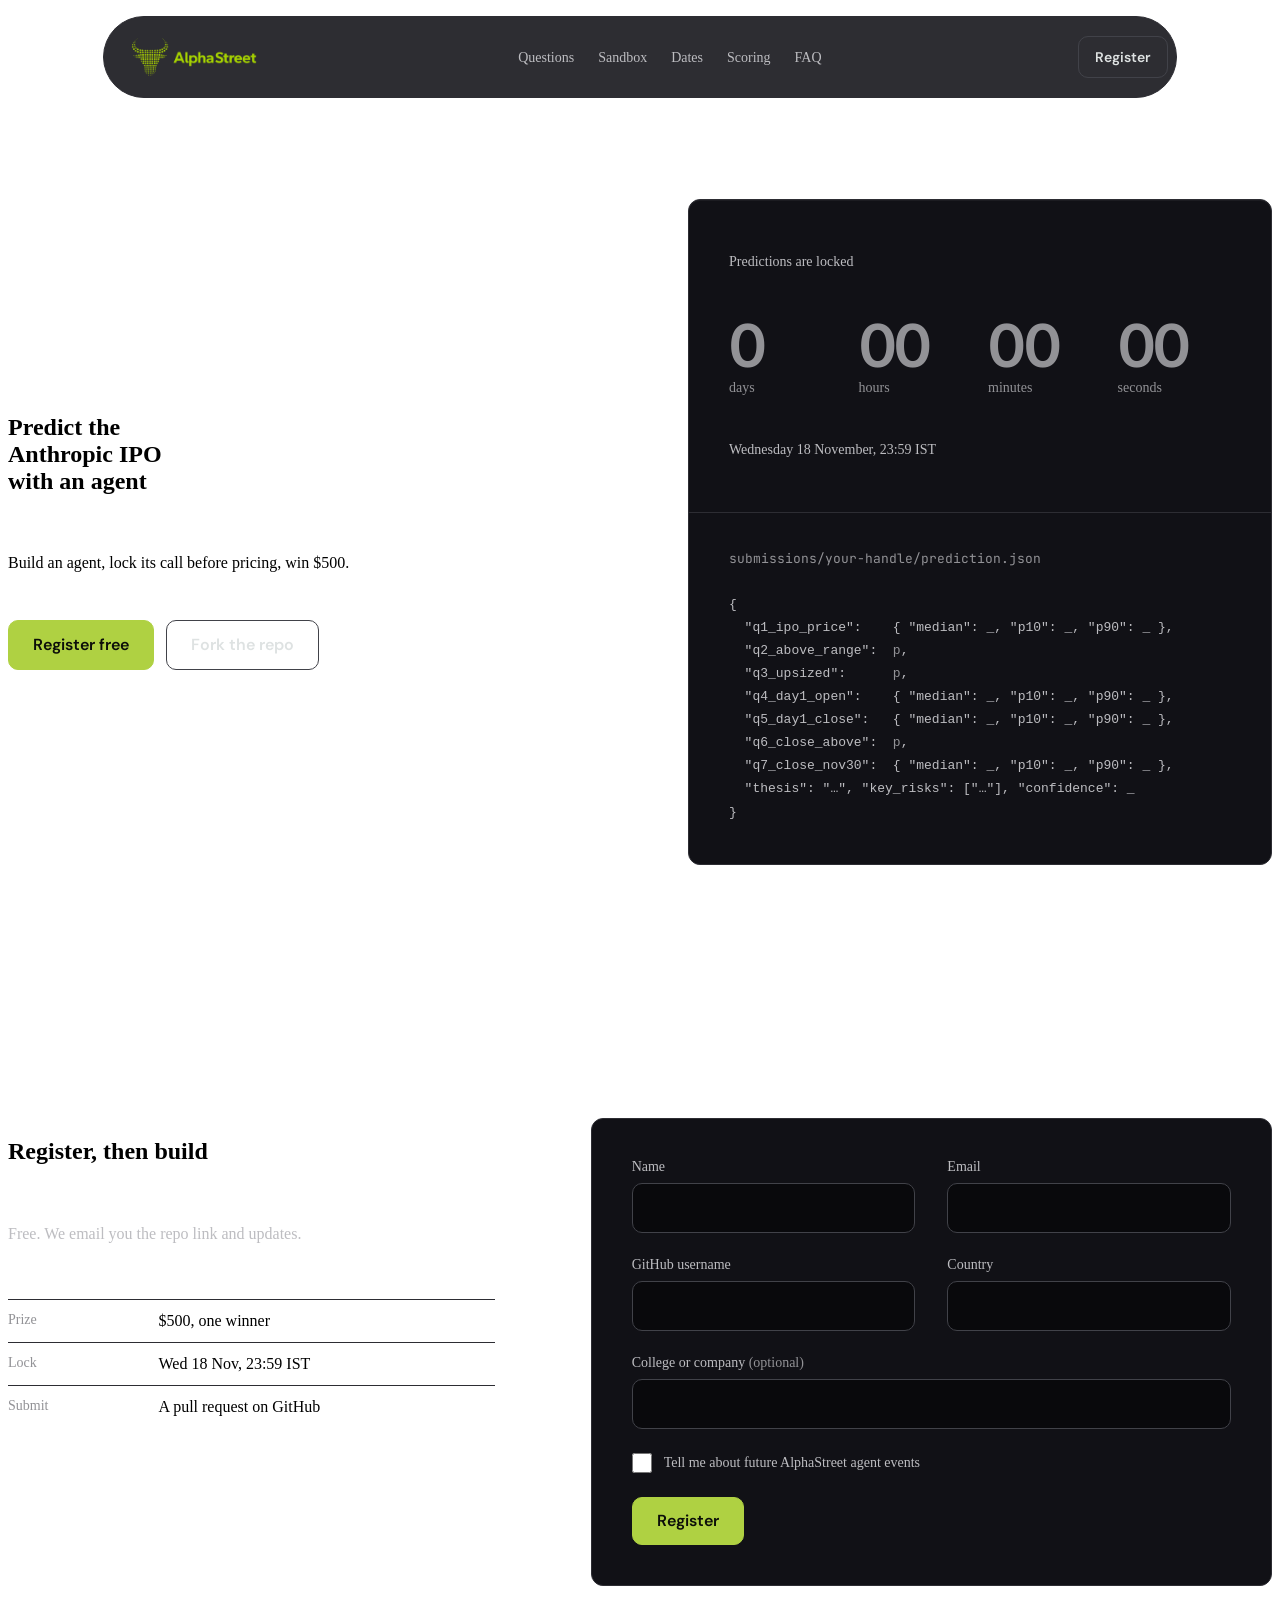
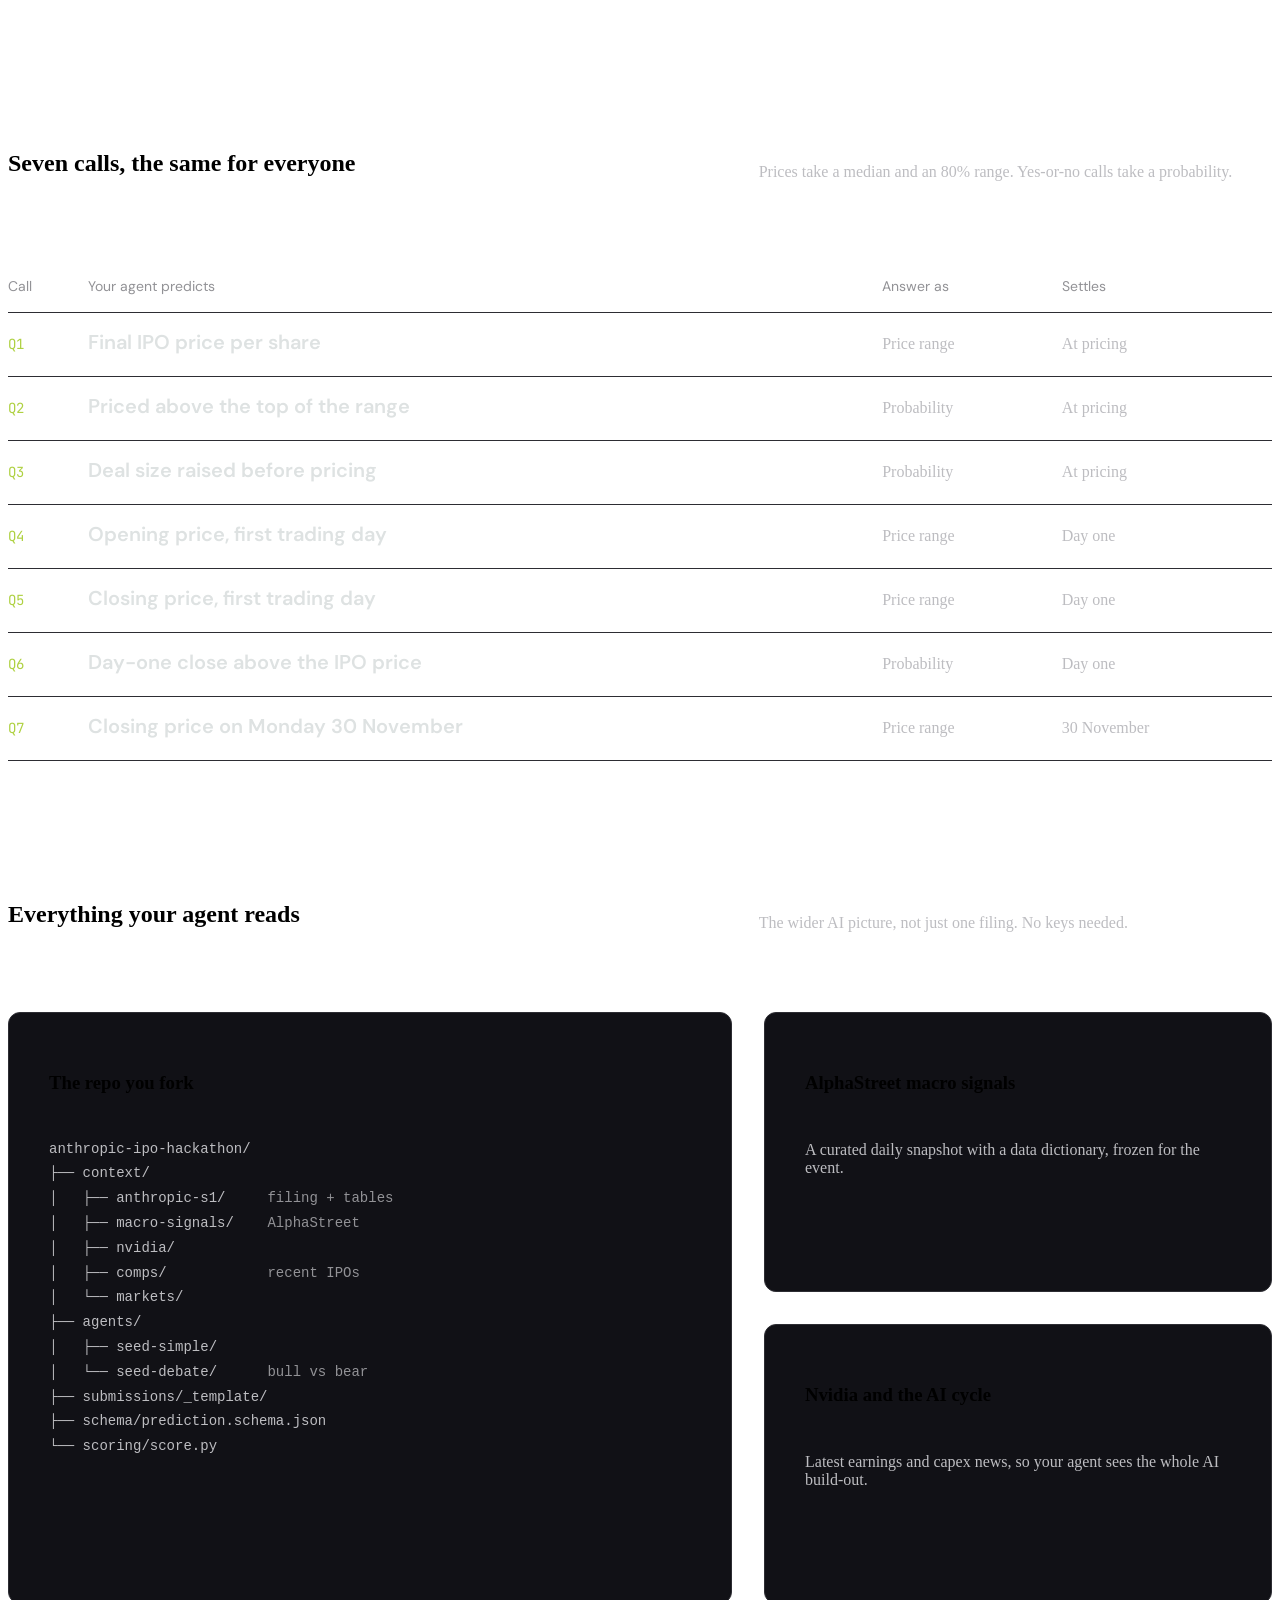
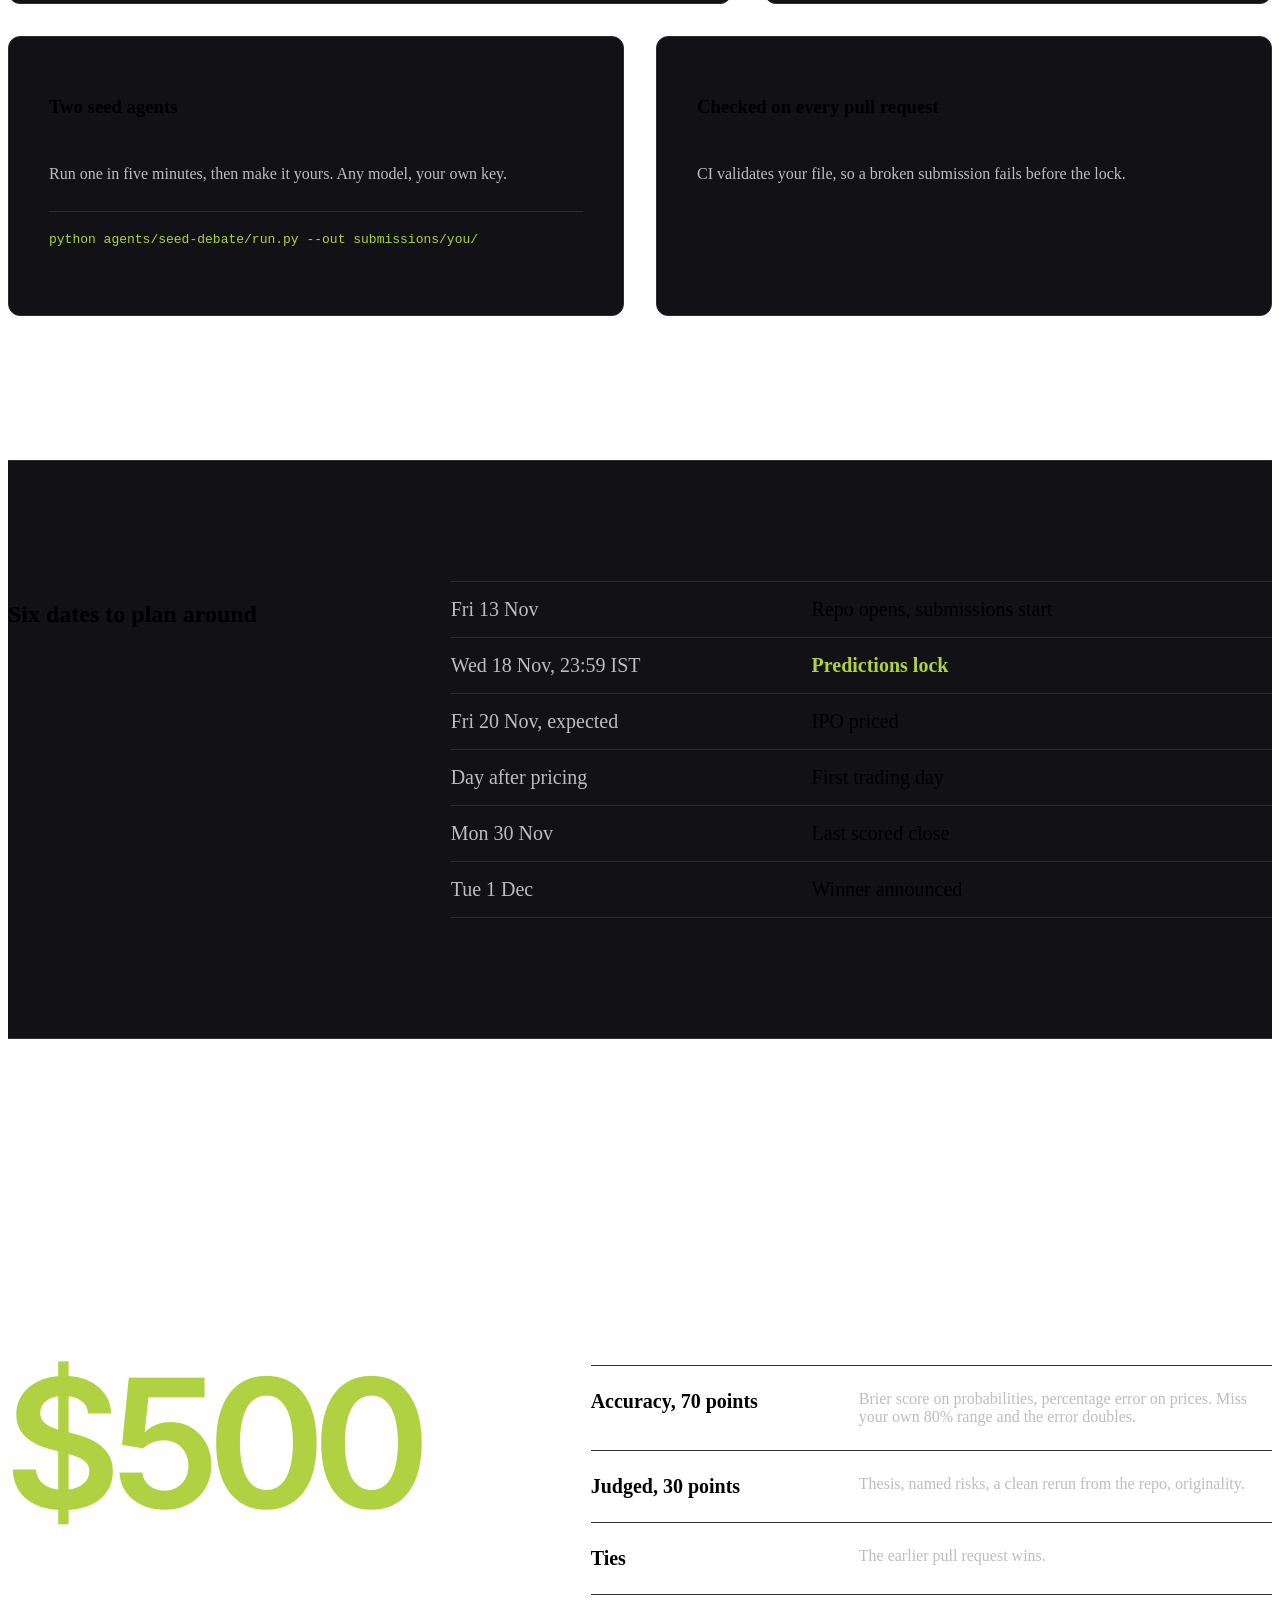
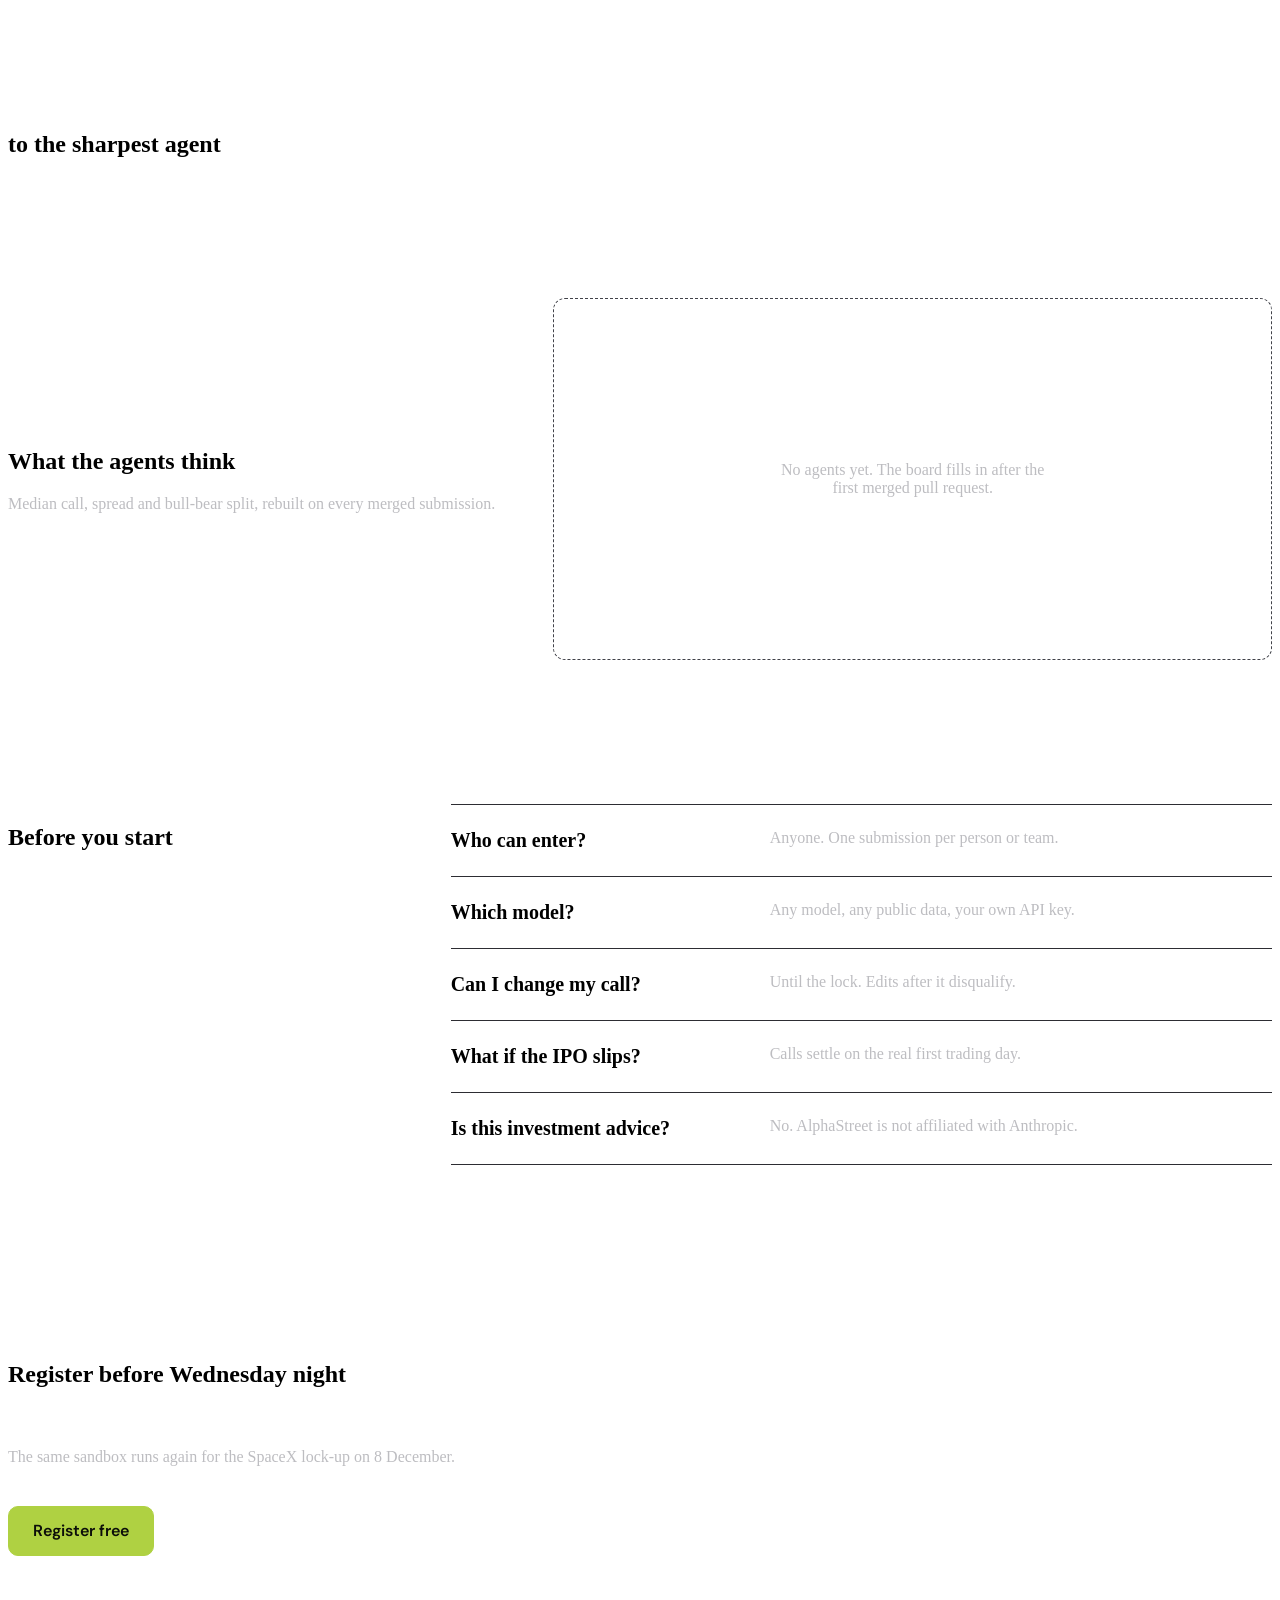
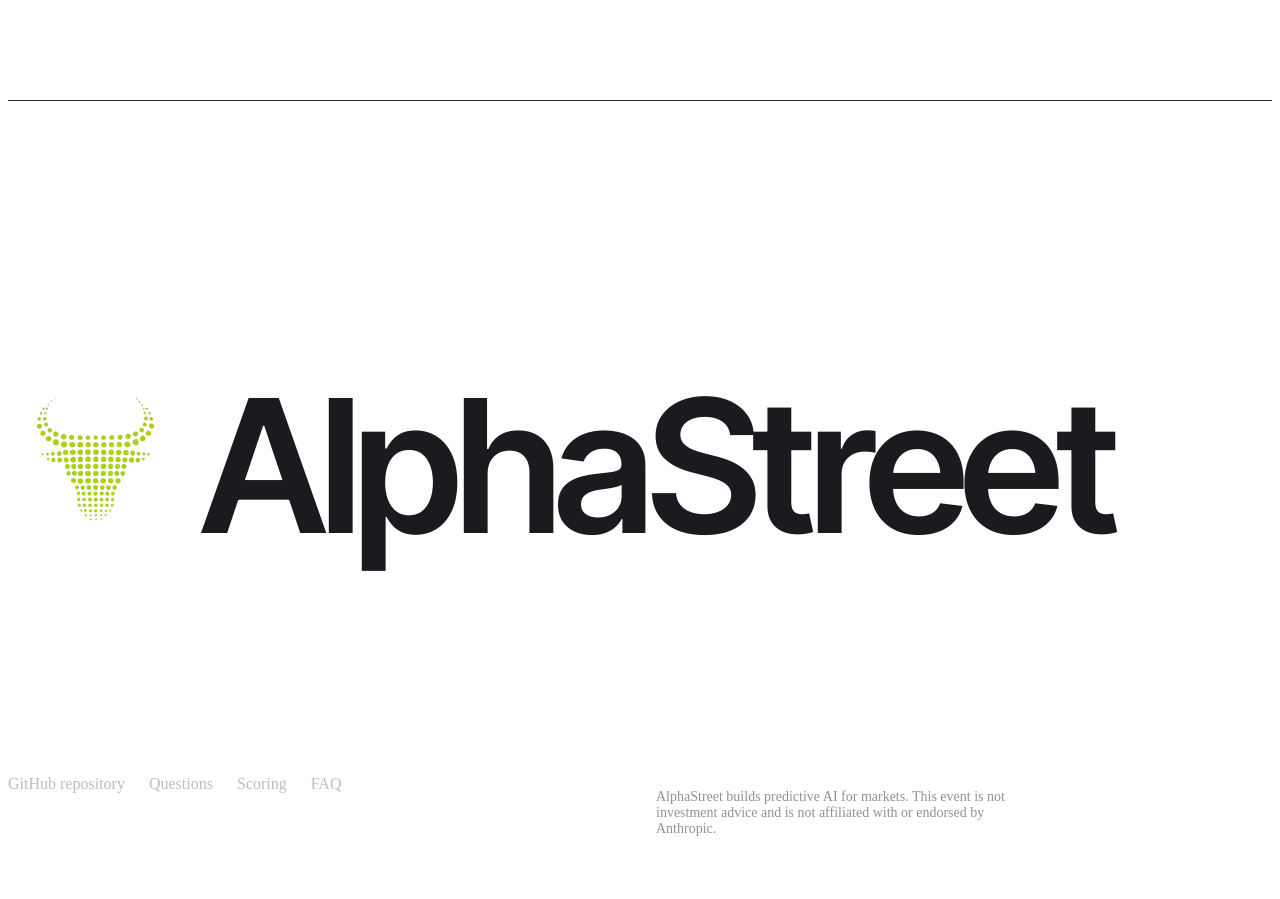
==== site/index.html @ b81f9af8 "Hackathon repo: schema, validator, scoring, seed agents, site Submission schema and template, valida" ====
<!doctype html>
<html lang="en">
<head>
<meta charset="utf-8">
<meta name="viewport" content="width=device-width, initial-scale=1">
<title>Anthropic IPO Agent Hackathon by AlphaStreet</title>
<meta name="description" content="Build an agent that predicts the Anthropic IPO. Predictions lock Wednesday 18 November, 23:59 IST. $500 to the most accurate agent.">
<meta name="theme-color" content="#0e0e12">
<link rel="icon" href="favicon.png">
<link rel="preconnect" href="https://fonts.googleapis.com">
<link rel="preconnect" href="https://fonts.gstatic.com" crossorigin>
<link rel="stylesheet" href="https://fonts.googleapis.com/css2?family=DM+Sans:opsz,wght@9..40,400;9..40,600&family=Inter+Tight:wght@600&family=JetBrains+Mono:wght@400&display=swap">
<link rel="stylesheet" href="style.css">
<script>document.documentElement.classList.add('js');</script>
</head>
<body>
<a class="skip" href="#main">Skip to content</a>

<header class="nav-wrap">
  <nav class="nav" aria-label="Main">
    <a class="logo" href="#top" aria-label="AlphaStreet, back to top"><img src="logo.png" width="640" height="268" alt=""></a>
    <ul class="nav__links">
      <li><a href="#questions">Questions</a></li>
      <li><a href="#sandbox">Sandbox</a></li>
      <li><a href="#dates">Dates</a></li>
      <li><a href="#scoring">Scoring</a></li>
      <li><a href="#faq">FAQ</a></li>
    </ul>
    <a class="btn btn--quiet btn--sm" href="#register">Register</a>
  </nav>
</header>

<main id="main">
  <section class="hero" id="top">
    <div class="container hero__grid">
      <div class="hero__text">
        <h1>Predict the Anthropic IPO with an agent</h1>
        <p class="lead">Build an agent, lock its call before pricing, win $500.</p>
        <div class="actions">
          <a class="btn" href="#register">Register free</a>
          <a class="btn btn--quiet" href="#sandbox" data-repo>Fork the repo</a>
        </div>
      </div>

      <div class="lockcard" aria-labelledby="lock-label">
        <div class="lockcard__top">
          <p id="lock-label" class="lockcard__label">Predictions lock in</p>
          <p class="countdown num" role="timer" data-countdown="2026-11-18T18:29:00Z">
            <span><b data-unit="d">00</b><small>days</small></span>
            <span><b data-unit="h">00</b><small>hours</small></span>
            <span><b data-unit="m">00</b><small>minutes</small></span>
            <span><b data-unit="s">00</b><small>seconds</small></span>
          </p>
          <p class="lockcard__when"><time datetime="2026-11-18T23:59+05:30">Wednesday 18 November, 23:59 IST</time></p>
        </div>
        <div class="lockcard__file">
          <p class="file-name">submissions/your-handle/prediction.json</p>
<pre class="code"><code>{
  "q1_ipo_price":    { "median": _, "p10": _, "p90": _ },
  "q2_above_range":  <i>p</i>,
  "q3_upsized":      <i>p</i>,
  "q4_day1_open":    { "median": _, "p10": _, "p90": _ },
  "q5_day1_close":   { "median": _, "p10": _, "p90": _ },
  "q6_close_above":  <i>p</i>,
  "q7_close_nov30":  { "median": _, "p10": _, "p90": _ },
  "thesis": "…", "key_risks": ["…"], "confidence": _
}</code></pre>
        </div>
      </div>
    </div>
  </section>

  <section class="section section--tight" id="register" aria-labelledby="r-head">
    <div class="container register">
      <div class="register__head">
        <h2 id="r-head">Register, then build</h2>
        <p class="lead">Free. We email you the repo link and updates.</p>
        <dl class="register__facts">
          <div><dt>Prize</dt><dd>$500, one winner</dd></div>
          <div><dt>Lock</dt><dd>Wed 18 Nov, 23:59 IST</dd></div>
          <div><dt>Submit</dt><dd>A pull request on GitHub</dd></div>
        </dl>
      </div>
      <form class="regform" data-endpoint="" novalidate>
        <div class="field"><label for="r-name">Name</label><input id="r-name" name="name" autocomplete="name" required maxlength="100"></div>
        <div class="field"><label for="r-email">Email</label><input id="r-email" name="email" type="email" autocomplete="email" inputmode="email" required maxlength="200"></div>
        <div class="field"><label for="r-gh">GitHub username</label><input id="r-gh" name="github" autocomplete="username" autocapitalize="none" spellcheck="false" required pattern="[A-Za-z0-9](?:[A-Za-z0-9\-]{0,38})" maxlength="39"></div>
        <div class="field"><label for="r-country">Country</label><input id="r-country" name="country" autocomplete="country-name" required maxlength="60"></div>
        <div class="field field--wide"><label for="r-org">College or company <span class="opt">(optional)</span></label><input id="r-org" name="org" autocomplete="organization" maxlength="120"></div>
        <div class="field field--wide hp" aria-hidden="true"><label for="r-web">Website</label><input id="r-web" name="website" tabindex="-1" autocomplete="off"></div>
        <label class="check field--wide"><input type="checkbox" name="updates" value="yes"> Tell me about future AlphaStreet agent events</label>
        <div class="field--wide regform__foot">
          <button class="btn" type="submit">Register</button>
          <p class="regform__help" id="r-help" aria-live="polite"></p>
        </div>
      </form>
    </div>
  </section>

  <section class="section" id="questions" aria-labelledby="q-head">
    <div class="container">
      <div class="head-split">
        <h2 id="q-head">Seven calls, the same for everyone</h2>
        <p class="lead">Prices take a median and an 80% range. Yes-or-no calls take a probability.</p>
      </div>
      <table class="qtable">
        <thead><tr><th scope="col">Call</th><th scope="col">Your agent predicts</th><th scope="col">Answer as</th><th scope="col">Settles</th></tr></thead>
        <tbody>
          <tr><td class="num">Q1</td><th scope="row">Final IPO price per share</th><td>Price range</td><td>At pricing</td></tr>
          <tr><td class="num">Q2</td><th scope="row">Priced above the top of the range</th><td>Probability</td><td>At pricing</td></tr>
          <tr><td class="num">Q3</td><th scope="row">Deal size raised before pricing</th><td>Probability</td><td>At pricing</td></tr>
          <tr><td class="num">Q4</td><th scope="row">Opening price, first trading day</th><td>Price range</td><td>Day one</td></tr>
          <tr><td class="num">Q5</td><th scope="row">Closing price, first trading day</th><td>Price range</td><td>Day one</td></tr>
          <tr><td class="num">Q6</td><th scope="row">Day-one close above the IPO price</th><td>Probability</td><td>Day one</td></tr>
          <tr><td class="num">Q7</td><th scope="row">Closing price on Monday 30 November</th><td>Price range</td><td>30 November</td></tr>
        </tbody>
      </table>
    </div>
  </section>

  <section class="section section--tight" id="sandbox" aria-labelledby="s-head">
    <div class="container">
      <div class="head-split">
        <h2 id="s-head">Everything your agent reads</h2>
        <p class="lead">The wider AI picture, not just one filing. No keys needed.</p>
      </div>
      <div class="bento">
        <article class="tile tile--lead">
          <h3>The repo you fork</h3>
<pre class="code tree"><code>anthropic-ipo-hackathon/
├── context/
│   ├── anthropic-s1/     <i>filing + tables</i>
│   ├── macro-signals/    <i>AlphaStreet</i>
│   ├── nvidia/
│   ├── comps/            <i>recent IPOs</i>
│   └── markets/
├── agents/
│   ├── seed-simple/
│   └── seed-debate/      <i>bull vs bear</i>
├── submissions/_template/
├── schema/prediction.schema.json
└── scoring/score.py</code></pre>
        </article>
        <article class="tile">
          <h3>AlphaStreet macro signals</h3>
          <p>A curated daily snapshot with a data dictionary, frozen for the event.</p>
        </article>
        <article class="tile">
          <h3>Nvidia and the AI cycle</h3>
          <p>Latest earnings and capex news, so your agent sees the whole AI build-out.</p>
        </article>
        <article class="tile tile--wide">
          <h3>Two seed agents</h3>
          <p>Run one in five minutes, then make it yours. Any model, your own key.</p>
<pre class="code cmd"><code>python agents/seed-debate/run.py --out submissions/you/</code></pre>
        </article>
        <article class="tile tile--wide">
          <h3>Checked on every pull request</h3>
          <p>CI validates your file, so a broken submission fails before the lock.</p>
        </article>
      </div>
    </div>
  </section>

  <section class="section band" id="dates" aria-labelledby="d-head">
    <div class="container dates">
      <h2 id="d-head">Six dates to plan around</h2>
      <ol class="schedule">
        <li data-at="2026-11-13"><time datetime="2026-11-13">Fri 13 Nov</time><span>Repo opens, submissions start</span></li>
        <li data-at="2026-11-18" class="is-key"><time datetime="2026-11-18T23:59+05:30">Wed 18 Nov, 23:59 IST</time><span>Predictions lock</span></li>
        <li data-at="2026-11-20"><time datetime="2026-11-20">Fri 20 Nov, expected</time><span>IPO priced</span></li>
        <li data-at="2026-11-21"><time>Day after pricing</time><span>First trading day</span></li>
        <li data-at="2026-11-30"><time datetime="2026-11-30">Mon 30 Nov</time><span>Last scored close</span></li>
        <li data-at="2026-12-01"><time datetime="2026-12-01">Tue 1 Dec</time><span>Winner announced</span></li>
      </ol>
    </div>
  </section>

  <section class="section" id="scoring" aria-labelledby="p-head">
    <div class="container prize">
      <div class="prize__figure">
        <p class="prize__amount num">$500</p>
        <h2 id="p-head">to the sharpest agent</h2>
      </div>
      <dl class="rows">
        <div><dt>Accuracy, 70 points</dt><dd>Brier score on probabilities, percentage error on prices. Miss your own 80% range and the error doubles.</dd></div>
        <div><dt>Judged, 30 points</dt><dd>Thesis, named risks, a clean rerun from the repo, originality.</dd></div>
        <div><dt>Ties</dt><dd>The earlier pull request wins.</dd></div>
      </dl>
    </div>
  </section>

  <section class="section section--tight" id="consensus" aria-labelledby="c-head">
    <div class="container consensus">
      <div>
        <h2 id="c-head">What the agents think</h2>
        <p class="lead">Median call, spread and bull-bear split, rebuilt on every merged submission.</p>
      </div>
      <div class="board" role="status">
        <p class="board__empty">No agents yet. The board fills in after the first merged pull request.</p>
      </div>
    </div>
  </section>

  <section class="section" id="faq" aria-labelledby="f-head">
    <div class="container faq">
      <h2 id="f-head">Before you start</h2>
      <dl class="rows">
        <div><dt>Who can enter?</dt><dd>Anyone. One submission per person or team.</dd></div>
        <div><dt>Which model?</dt><dd>Any model, any public data, your own API key.</dd></div>
        <div><dt>Can I change my call?</dt><dd>Until the lock. Edits after it disqualify.</dd></div>
        <div><dt>What if the IPO slips?</dt><dd>Calls settle on the real first trading day.</dd></div>
        <div><dt>Is this investment advice?</dt><dd>No. AlphaStreet is not affiliated with Anthropic.</dd></div>
      </dl>
    </div>
  </section>

  <section class="close">
    <div class="container close__inner">
      <h2>Register before Wednesday night</h2>
      <p class="lead">The same sandbox runs again for the SpaceX lock-up on 8 December.</p>
      <a class="btn" href="#register">Register free</a>
    </div>
  </section>
</main>

<footer class="footer">
  <div class="container">
    <div class="footer__brand"><img src="bull.png" width="256" height="256" alt="" loading="lazy"><p class="footer__mast">AlphaStreet</p></div>
    <div class="footer__row">
      <ul class="footer__links">
        <li><a href="#sandbox" data-repo>GitHub repository</a></li>
        <li><a href="#questions">Questions</a></li>
        <li><a href="#scoring">Scoring</a></li>
        <li><a href="#faq">FAQ</a></li>
      </ul>
      <p class="footer__legal">AlphaStreet builds predictive AI for markets. This event is not investment advice and is not affiliated with or endorsed by Anthropic.</p>
    </div>
  </div>
</footer>

<script>
// Set at launch. Empty keeps every repo link on this page's sandbox section.
const REPO = '';
if (REPO) document.querySelectorAll('[data-repo]').forEach((a) => { a.href = REPO; a.rel = 'noopener'; });

const cd = document.querySelector('[data-countdown]');
const lockAt = Date.parse(cd.dataset.countdown);
const units = Object.fromEntries([...cd.querySelectorAll('[data-unit]')].map((b) => [b.dataset.unit, b]));
const tick = () => {
  const left = Math.max(0, lockAt - Date.now());
  if (!left) { cd.closest('.lockcard').classList.add('is-locked'); document.getElementById('lock-label').textContent = 'Predictions are locked'; }
  const s = Math.floor(left / 1000);
  units.d.textContent = Math.floor(s / 86400);
  units.h.textContent = String(Math.floor(s / 3600) % 24).padStart(2, '0');
  units.m.textContent = String(Math.floor(s / 60) % 60).padStart(2, '0');
  units.s.textContent = String(s % 60).padStart(2, '0');
  return left;
};
if (tick()) { const t = setInterval(() => { if (!tick()) clearInterval(t); }, 1000); }

// Registration. ENDPOINT is the Apps Script web app URL (see backend/README.md).
const ENDPOINT = '';
const form = document.querySelector('.regform');
form.dataset.endpoint = ENDPOINT;
const help = document.getElementById('r-help');
const btn = form.querySelector('button[type="submit"]');
const say = (msg, bad) => { help.textContent = msg; help.classList.toggle('is-error', !!bad); };
form.addEventListener('submit', async (e) => {
  e.preventDefault();
  const fields = [...form.querySelectorAll('input[required]')];
  fields.forEach((f) => f.toggleAttribute('aria-invalid', !f.checkValidity()));
  const bad = fields.find((f) => !f.checkValidity());
  if (bad) {
    bad.setAttribute('aria-describedby', 'r-help');
    const label = form.querySelector(`label[for="${bad.id}"]`).textContent;
    say(bad.validity.valueMissing ? `${label} is required.` : `${label} doesn't look right. Check it and try again.`, true);
    bad.focus();
    return;
  }
  if (!form.dataset.endpoint) { say('Nothing was sent: registration is not connected yet.', true); return; }
  btn.setAttribute('aria-busy', 'true'); btn.disabled = true; say('Registering…');
  try {
    const res = await fetch(form.dataset.endpoint, { method: 'POST', body: new URLSearchParams(new FormData(form)) });
    const out = await res.json();
    if (!out.ok) throw new Error(out.error || 'failed');
    form.reset();
    say(out.duplicate ? 'You were already registered with that email. See you in the repo.' : 'You are registered. Next step: fork the repo and run a seed agent.');
  } catch {
    say('That did not go through. Try again in a minute.', true);
  } finally { btn.removeAttribute('aria-busy'); btn.disabled = false; }
});

// Mark the next date on the schedule.
const today = new Date().toISOString().slice(0, 10);
const next = [...document.querySelectorAll('.schedule [data-at]')].find((li) => li.dataset.at >= today);
if (next) { next.classList.add('is-next'); next.setAttribute('aria-current', 'date'); }
</script>
</body>
</html>
---- site/style.css ----
/* Hallmark · shape: Bento Grid · genre: modern-minimal · theme: brand · brand: AlphaStreet (design-system/alphastreet/MASTER.md 2026-10-30) · draw: b24e58
 * paper: oklch(14% 0.008 285) · accent: oklch(81% 0.17 122) · display: Inter Tight · body: DM Sans · hero: Counter · nav: floating pill · footer: mast (swapped from index columns: one page, no sitemap) · signature: the lock countdown above the prediction.json every agent fills
 * axes: dark/grotesk-sans/chromatic-lime · posture: Restrained · contrast: pass · fold: pass · v2.0.0 */
/* Hallmark · pre-emit critique: P4 H4 E4 S4 R4 V4 · weakest: P, a contest page argues little; the hero leads with the hard deadline and the exact file, not a pitch */
/* Hallmark · dismissed 58 · about 100 of the counted words are the prediction.json keys and repo tree, the material itself, not copy */
/* Hallmark · dismissed 41 · lockcard and band are one step lighter than a dark page and inherit the light ink, contrast 12:1 */
@import url("./tokens.css");
@import url("./base.css");

/* Controls */
.btn { display: inline-flex; align-items: center; gap: var(--space-xs); min-height: 48px; padding: 0 var(--space-lg); border: 1px solid var(--color-accent); border-radius: var(--radius-input); background: var(--color-accent); color: var(--color-accent-ink); font: 600 var(--text-md)/1 var(--font-body); white-space: nowrap; text-decoration: none; cursor: pointer; transition: background-color var(--dur-micro) var(--ease-out), border-color var(--dur-micro) var(--ease-out), transform var(--dur-micro) var(--ease-out); }
.btn:hover { background: var(--color-accent-hover); border-color: var(--color-accent-hover); }
.btn:active { transform: translateY(1px); }
.btn:focus-visible { outline: 2px solid var(--color-focus); outline-offset: 2px; }
.btn[aria-disabled="true"] { opacity: 0.55; cursor: not-allowed; transform: none; }
.btn--quiet { background: transparent; color: var(--color-ink); border-color: var(--color-rule-strong); }
.btn--quiet:hover { background: var(--color-paper-2); border-color: var(--color-muted); }
.btn--sm { min-height: 40px; padding: 0 var(--space-md); font-size: var(--text-sm); }
a:not(.btn):hover { color: var(--color-accent); }
a:not(.btn):focus-visible { outline: 2px solid var(--color-focus); outline-offset: 2px; border-radius: 2px; }

.skip { position: absolute; left: var(--space-md); top: calc(-1 * var(--space-3xl)); z-index: var(--z-toast); padding: var(--space-xs) var(--space-md); background: var(--color-accent); color: var(--color-accent-ink); }
.skip:focus-visible { top: var(--space-md); }

/* Nav: floating pill */
.nav-wrap { position: sticky; top: var(--space-md); z-index: var(--z-sticky-nav); padding-inline: var(--gutter); }
.nav { display: flex; align-items: center; gap: var(--space-lg); max-width: 1040px; min-height: 64px; margin: var(--space-md) auto 0; padding: var(--space-xs) var(--space-xs) var(--space-xs) var(--space-lg); border: 1px solid var(--color-rule); border-radius: var(--radius-pill); background: color-mix(in oklab, var(--color-paper-2) 88%, transparent); backdrop-filter: blur(12px); }
.wordmark { font: 600 var(--text-lg)/1 var(--font-display); letter-spacing: -0.02em; text-decoration: none; color: var(--color-ink); }
.nav__links { display: flex; gap: var(--space-lg); margin: 0 auto; padding: 0; list-style: none; }
.nav__links a { font-size: var(--text-sm); color: var(--color-ink-2); text-decoration: none; transition: color var(--dur-micro) var(--ease-out); }

/* Hero: Counter */
.hero { padding-block: var(--space-2xl) var(--space-3xl); }
.hero__grid { display: grid; grid-template-columns: minmax(0, 6fr) minmax(0, 6fr); gap: var(--space-3xl); align-items: center; min-height: calc(100svh - 160px); }
.hero__text { display: grid; gap: var(--space-lg); }
.hero h1 { max-width: 13ch; }
.actions { display: flex; flex-wrap: wrap; gap: var(--space-sm); margin-top: var(--space-xs); }

.lockcard { border: 1px solid var(--color-rule); border-radius: var(--radius-card); background: var(--color-paper-2); box-shadow: inset 0 1px 0 color-mix(in oklab, var(--color-ink) 5%, transparent); min-height: 520px; display: grid; grid-template-rows: auto 1fr; }
.lockcard__top { padding: var(--space-xl); display: grid; gap: var(--space-md); border-bottom: 1px solid var(--color-rule); }
.lockcard__label, .lockcard__when { font-size: var(--text-sm); color: var(--color-ink-2); }
.countdown { display: grid; grid-template-columns: repeat(4, minmax(0, 1fr)); gap: var(--space-md); }
.countdown span { display: grid; gap: var(--space-2xs); }
.countdown b { font: 600 var(--text-display-s)/1 var(--font-display); letter-spacing: -0.02em; color: var(--color-accent); font-variant-numeric: tabular-nums; }
.countdown small { font-size: var(--text-sm); color: var(--color-muted); }
.lockcard.is-locked .countdown b { color: var(--color-muted); }
.lockcard__file { padding: var(--space-lg) var(--space-xl) var(--space-xl); display: grid; gap: var(--space-sm); align-content: start; min-width: 0; }
.file-name { font: 400 var(--text-xs)/1.4 var(--font-outlier); color: var(--color-muted); }

.code { margin: 0; overflow-x: auto; font: 400 var(--text-xs)/1.7 var(--font-outlier); color: var(--color-ink-2); }
.code i { font-style: normal; color: var(--color-muted); }

/* Sections */
.section { padding-block: var(--section-gap) 0; }
.section--tight { padding-top: var(--section-gap-s); }
.head-split { display: grid; grid-template-columns: minmax(0, 7fr) minmax(0, 5fr); gap: var(--gap-columns); align-items: end; margin-bottom: var(--space-2xl); }
.head-split .lead { color: var(--color-ink-2); }

/* Questions table */
.qtable { width: 100%; border-collapse: collapse; }
.qtable th, .qtable td { padding: var(--space-md) var(--space-md) var(--space-md) 0; border-bottom: 1px solid var(--color-rule); text-align: left; vertical-align: baseline; }
.qtable thead th { font: 400 var(--text-sm)/1.4 var(--font-body); color: var(--color-muted); white-space: nowrap; }
.qtable tbody th { font: 600 var(--text-lg)/1.35 var(--font-body); color: var(--color-ink); }
.qtable tbody td { color: var(--color-ink-2); white-space: nowrap; }
.qtable tbody td.num { font-family: var(--font-outlier); font-size: var(--text-sm); color: var(--color-accent); width: 4rem; }
.qtable tbody tr { height: 64px; }

/* Bento */
.bento { display: grid; grid-template-columns: repeat(12, minmax(0, 1fr)); grid-auto-rows: minmax(280px, auto); gap: var(--gap-columns); }
.tile { grid-column: span 5; display: grid; gap: var(--space-sm); align-content: start; padding: var(--space-xl); border: 1px solid var(--color-rule); border-radius: var(--radius-card); background: var(--color-paper-2); min-width: 0; }
.tile p { color: var(--color-ink-2); }
.tile--lead { grid-column: span 7; grid-row: span 2; gap: var(--space-lg); }
.tile--wide { grid-column: span 6; }
.tree { font-size: var(--text-sm); }
.cmd { margin-top: auto; padding-top: var(--space-md); border-top: 1px solid var(--color-rule); color: var(--color-accent); }

/* Dates band */
.band { margin-top: var(--section-gap); padding-block: var(--section-gap-s); background: var(--color-paper-2); border-block: 1px solid var(--color-rule); }
.dates { display: grid; grid-template-columns: minmax(0, 4fr) minmax(0, 8fr); gap: var(--gap-columns); align-items: start; }
.schedule { margin: 0; padding: 0; list-style: none; }
.schedule li { display: grid; grid-template-columns: minmax(0, 5fr) minmax(0, 7fr); gap: var(--gap-columns); padding-block: var(--space-md); border-bottom: 1px solid var(--color-rule); font-size: var(--text-lg); }
.schedule li:first-child { border-top: 1px solid var(--color-rule); }
.schedule time { color: var(--color-ink-2); font-variant-numeric: tabular-nums; }
.schedule .is-key span { font-weight: 600; color: var(--color-accent); }
.schedule .is-next time { color: var(--color-ink); font-weight: 600; }

/* Prize */
.prize { display: grid; grid-template-columns: minmax(0, 5fr) minmax(0, 7fr); gap: var(--space-3xl); align-items: center; }
.prize__figure { display: grid; gap: var(--space-xs); }
.prize__amount { font: 600 clamp(6rem, 14vw, 12rem)/0.9 var(--font-display); letter-spacing: -0.04em; color: var(--color-accent); }
.rows { margin: 0; }
.rows > div { display: grid; grid-template-columns: minmax(0, 4fr) minmax(0, 7fr); gap: var(--gap-columns); padding-block: var(--space-lg); border-bottom: 1px solid var(--color-rule); }
.rows > div:first-child { border-top: 1px solid var(--color-rule); }
.rows dt { font-weight: 600; font-size: var(--text-lg); }
.rows dd { margin: 0; color: var(--color-ink-2); }

/* Consensus */
.consensus { display: grid; grid-template-columns: minmax(0, 5fr) minmax(0, 7fr); gap: var(--gap-columns); align-items: center; }
.consensus .lead { margin-top: var(--space-md); color: var(--color-ink-2); }
.board { display: grid; place-items: center; min-height: 280px; padding: var(--space-xl); border: 1px dashed var(--color-rule-strong); border-radius: var(--radius-card); text-align: center; }
.board__empty { max-width: 36ch; color: var(--color-ink-2); }

/* FAQ */
.faq { display: grid; grid-template-columns: minmax(0, 4fr) minmax(0, 8fr); gap: var(--gap-columns); align-items: start; }

/* Close + footer */
.close { padding-block: var(--section-gap-l) var(--section-gap); }
.close__inner { display: grid; gap: var(--space-lg); justify-items: start; }
.close .lead { color: var(--color-ink-2); }
.footer { padding-block: var(--space-3xl) var(--space-xl); border-top: 1px solid var(--color-rule); }
.footer__mast { font: 600 clamp(3.5rem, 17vw, 15.25rem)/0.9 var(--font-display); letter-spacing: -0.04em; color: var(--color-paper-3); white-space: nowrap; }
.footer__row { display: grid; grid-template-columns: minmax(0, 6fr) minmax(0, 6fr); gap: var(--gap-columns); margin-top: var(--space-xl); }
.footer__links { display: flex; flex-wrap: wrap; gap: var(--space-lg); margin: 0; padding: 0; list-style: none; }
.footer__links a { text-decoration: none; color: var(--color-ink-2); }
.footer__legal { font-size: var(--text-sm); color: var(--color-muted); max-width: 52ch; }

/* Responsive */
@media (max-width: 60rem) {
  .nav__links { display: none; }
  .nav { justify-content: space-between; }
  .hero__grid, .head-split, .dates, .prize, .consensus, .faq, .footer__row { grid-template-columns: minmax(0, 1fr); gap: var(--space-xl); }
  .hero__grid { min-height: 0; }
  .lockcard { min-height: 0; }
  .bento { grid-template-columns: minmax(0, 1fr); grid-auto-rows: auto; }
  .tile, .tile--lead, .tile--wide { grid-column: auto; grid-row: auto; }
  .qtable thead { display: none; }
  .qtable tr { display: grid; grid-template-columns: 3rem minmax(0, 1fr); gap: var(--space-2xs) var(--space-sm); padding-block: var(--space-md); border-bottom: 1px solid var(--color-rule); height: auto; }
  .qtable th, .qtable td { padding: 0; border: 0; }
  .qtable tbody td:nth-child(3), .qtable tbody td:nth-child(4) { grid-column: 2; font-size: var(--text-sm); white-space: normal; }
  .qtable tbody td.num { grid-row: span 3; }
  .schedule li, .rows > div { grid-template-columns: minmax(0, 1fr); gap: var(--space-2xs); }
}
@media (max-width: 40rem) {
  .lockcard__top, .lockcard__file, .tile { padding: var(--space-lg); }
  .countdown { gap: var(--space-xs); }
  .countdown b { font-size: var(--text-3xl); }
  .code { font-size: 0.75rem; }
}

/* Registration */
.register { display: grid; grid-template-columns: minmax(0, 5fr) minmax(0, 7fr); gap: var(--space-3xl); align-items: start; }
.register__head { display: grid; gap: var(--space-lg); }
.register__head .lead { color: var(--color-ink-2); }
.register__facts { margin: var(--space-md) 0 0; }
.register__facts > div { display: grid; grid-template-columns: minmax(0, 2fr) minmax(0, 5fr); gap: var(--space-md); padding-block: var(--space-sm); border-top: 1px solid var(--color-rule); }
.register__facts dt { color: var(--color-muted); font-size: var(--text-sm); }
.register__facts dd { margin: 0; }
.regform { display: grid; grid-template-columns: repeat(2, minmax(0, 1fr)); gap: var(--space-lg) var(--gap-columns); padding: var(--space-xl); border: 1px solid var(--color-rule); border-radius: var(--radius-card); background: var(--color-paper-2); color: var(--color-ink); }
.field { display: grid; gap: var(--space-xs); min-width: 0; }
.field--wide { grid-column: 1 / -1; }
.field label { font-size: var(--text-sm); color: var(--color-ink-2); }
.opt { color: var(--color-muted); }
.field input { min-height: 48px; padding: 0 var(--space-md); border: 1px solid var(--color-rule-strong); border-radius: var(--radius-input); background: var(--color-paper); color: var(--color-ink); outline: 2px solid transparent; outline-offset: -3px; }
.field input:hover { border-color: var(--color-muted); }
.field input:focus-visible { outline-color: var(--color-focus); }
.field input[aria-invalid] { border-color: var(--color-error-dark); }
.hp { position: absolute; left: -10000px; width: 1px; height: 1px; overflow: hidden; }
.check { display: flex; gap: var(--space-sm); align-items: center; font-size: var(--text-sm); color: var(--color-ink-2); cursor: pointer; }
.check input { width: 20px; height: 20px; margin: 0; accent-color: var(--color-accent); flex-shrink: 0; }
.check input:focus-visible { outline: 2px solid var(--color-focus); outline-offset: 2px; }
.regform__foot { display: flex; flex-wrap: wrap; align-items: center; gap: var(--space-md); }
.regform__help { min-height: 1lh; font-size: var(--text-sm); color: var(--color-ink-2); }
.regform__help.is-error { color: var(--color-error-dark); }
.btn:disabled { opacity: 0.55; cursor: not-allowed; transform: none; }
.btn[aria-busy="true"] { cursor: progress; }
@media (max-width: 60rem) { .register { grid-template-columns: minmax(0, 1fr); gap: var(--space-xl); } }
@media (max-width: 40rem) { .regform { grid-template-columns: minmax(0, 1fr); padding: var(--space-lg); } }

/* Logo */
.logo { display: inline-flex; align-items: center; flex-shrink: 0; border-radius: 8px; }
.logo img { height: 56px; width: auto; margin-block: calc(-1 * var(--space-2xs)); }
.footer__brand { display: flex; align-items: center; gap: clamp(var(--space-md), 2vw, var(--space-xl)); }
.footer__brand img { width: clamp(3.5rem, 13vw, 12rem); height: auto; flex-shrink: 0; }
.footer__mast { font-size: clamp(3rem, 14.5vw, 13rem); }
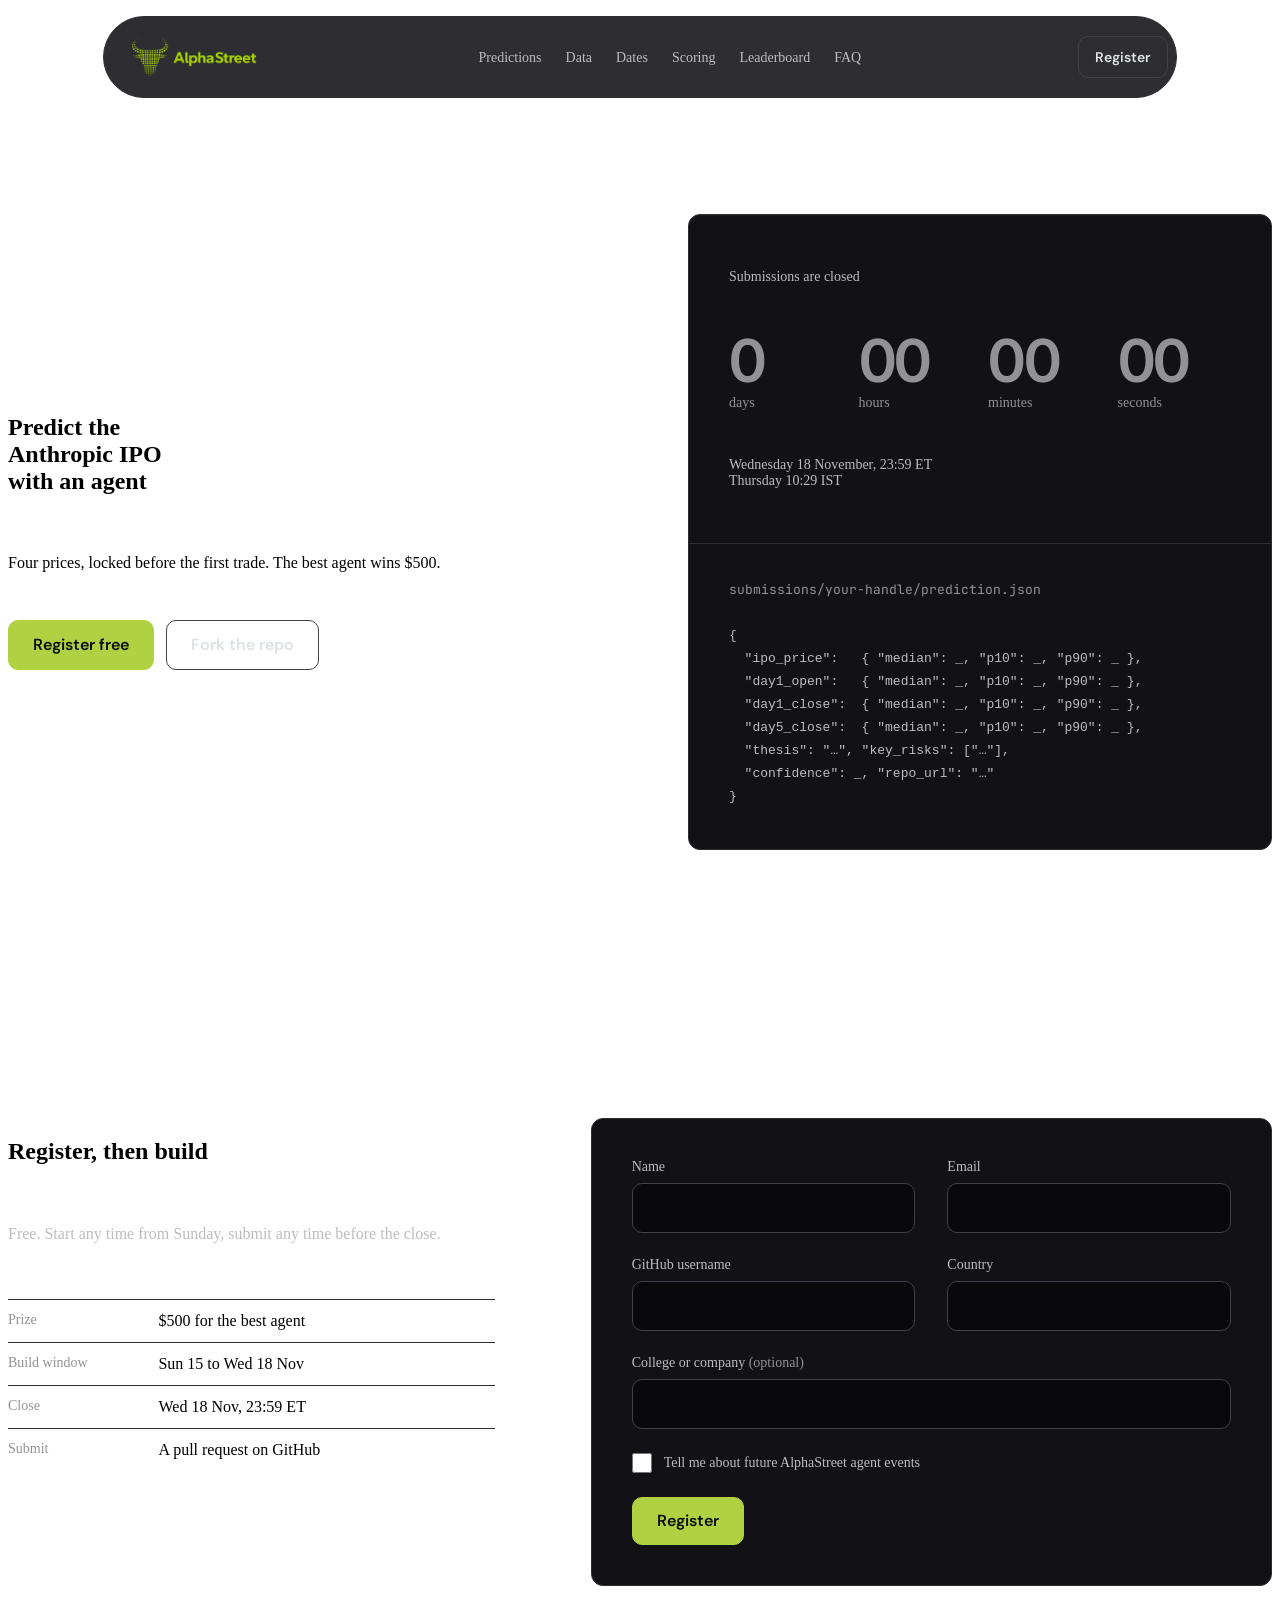
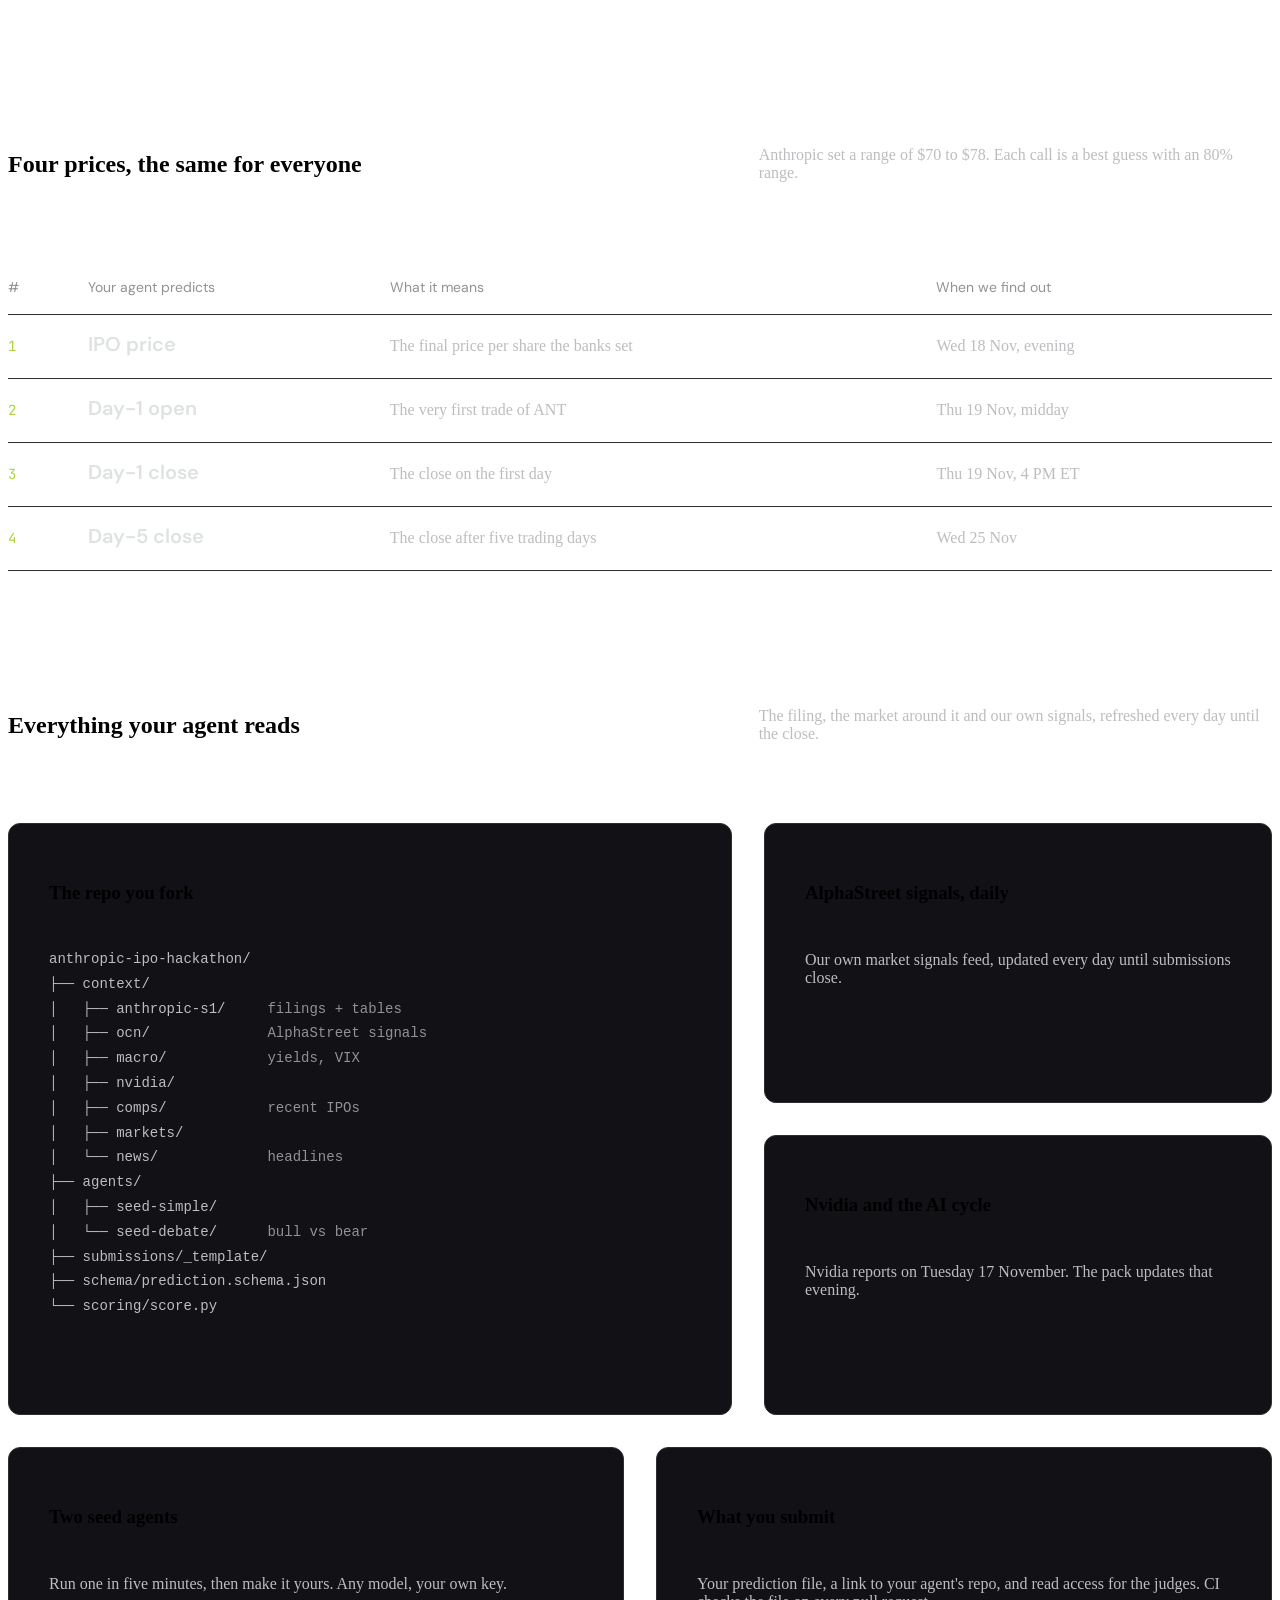
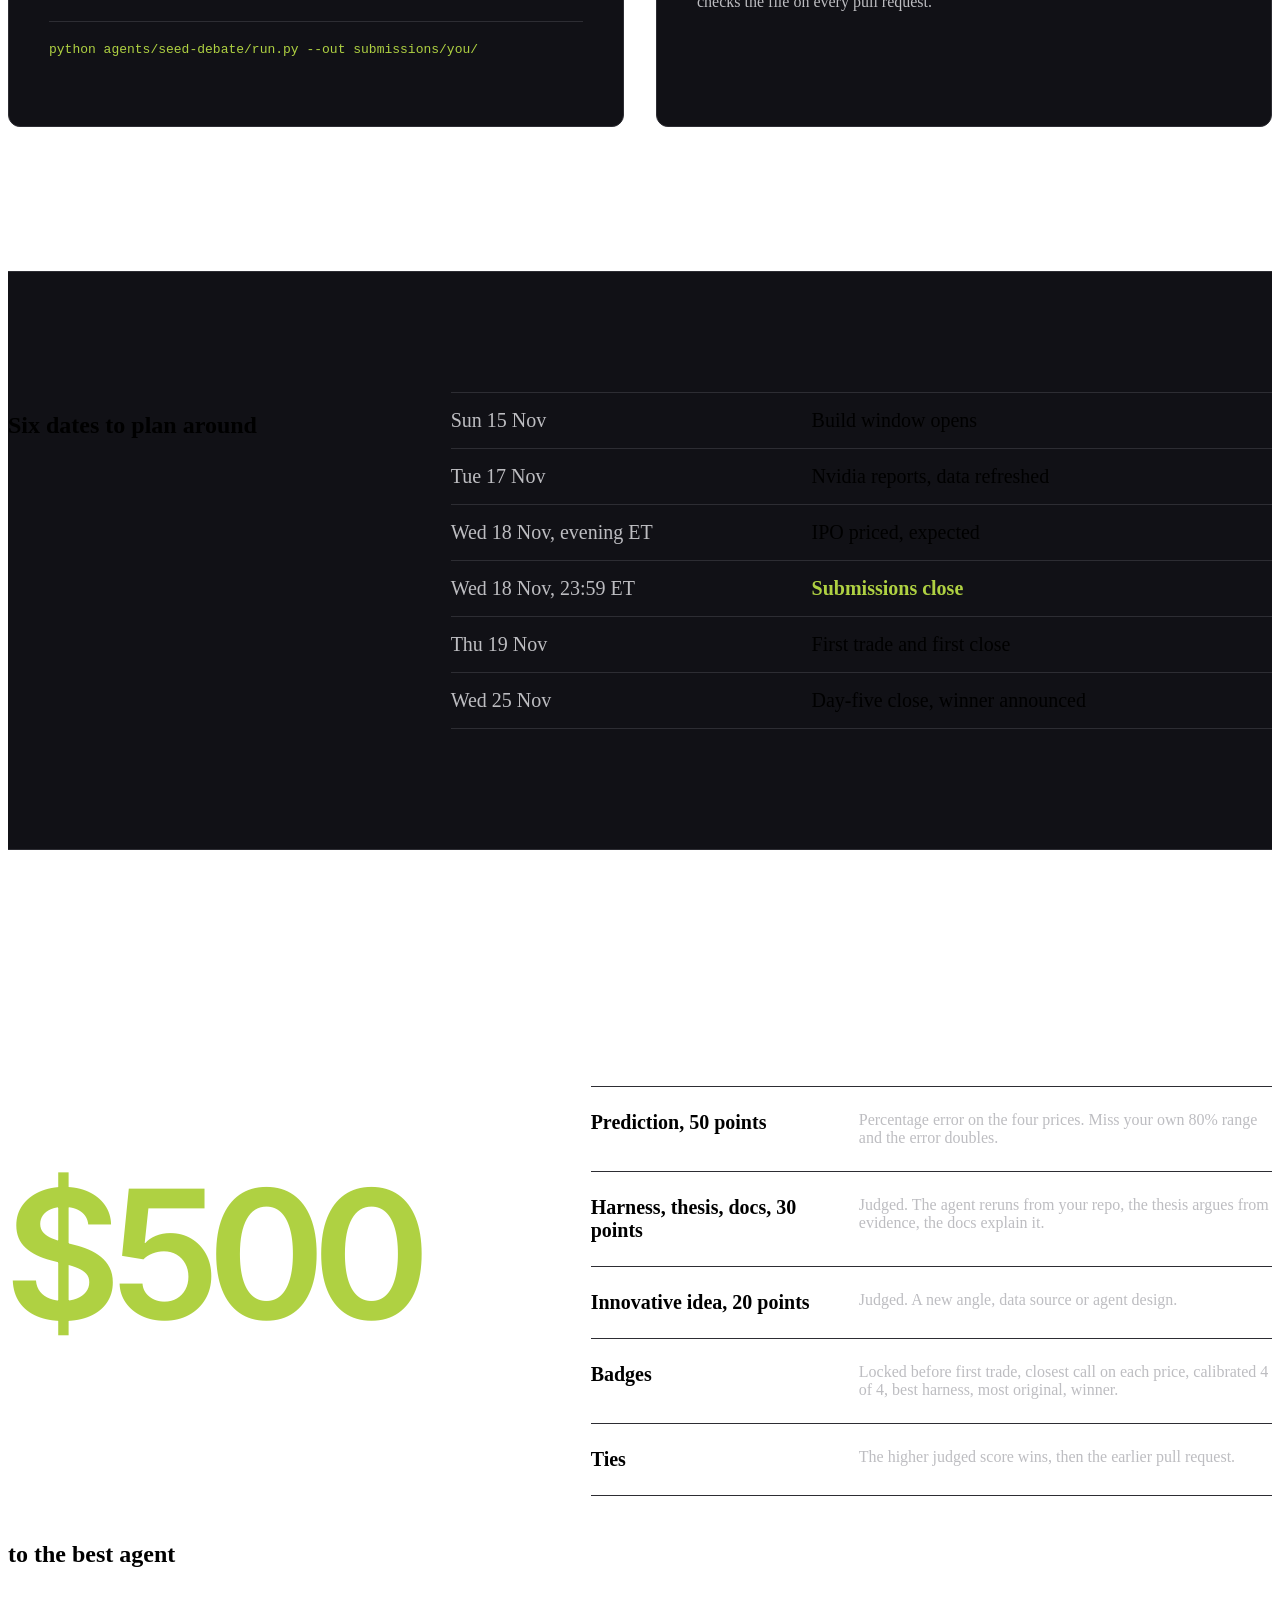
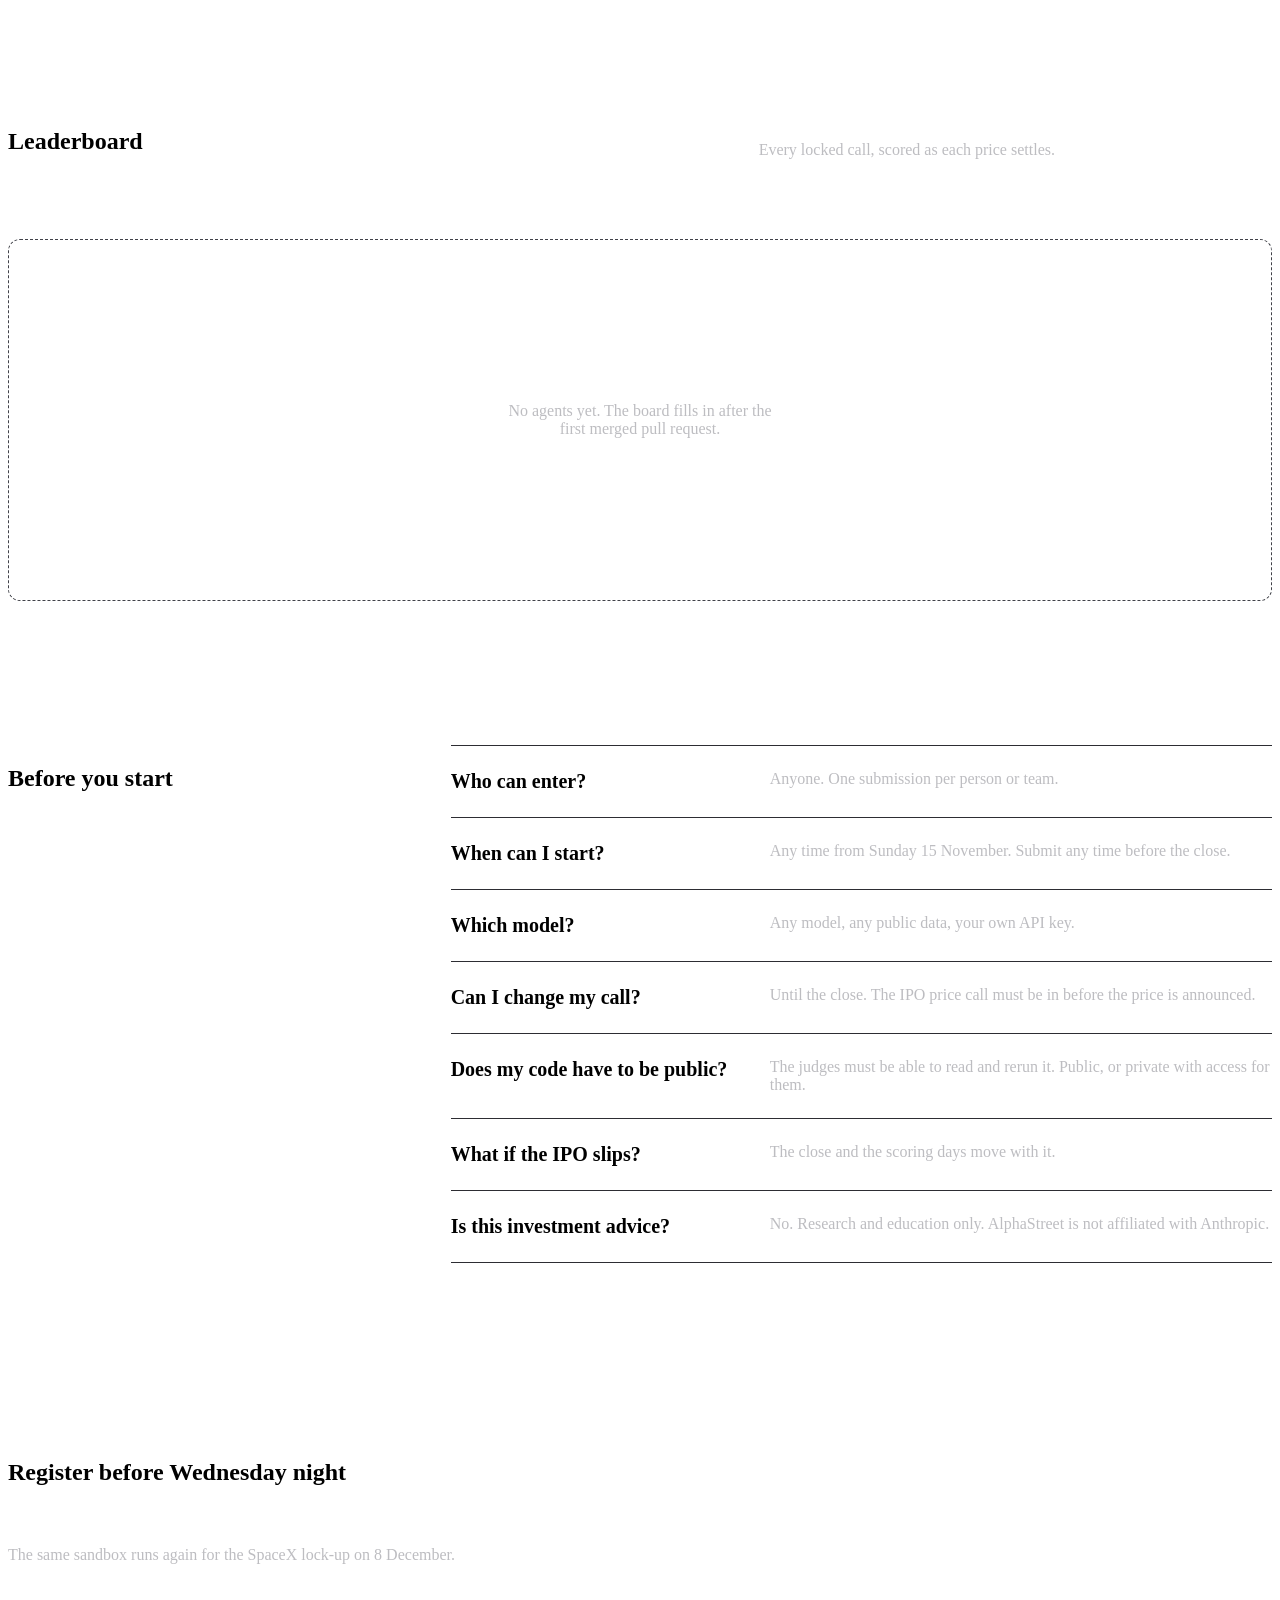
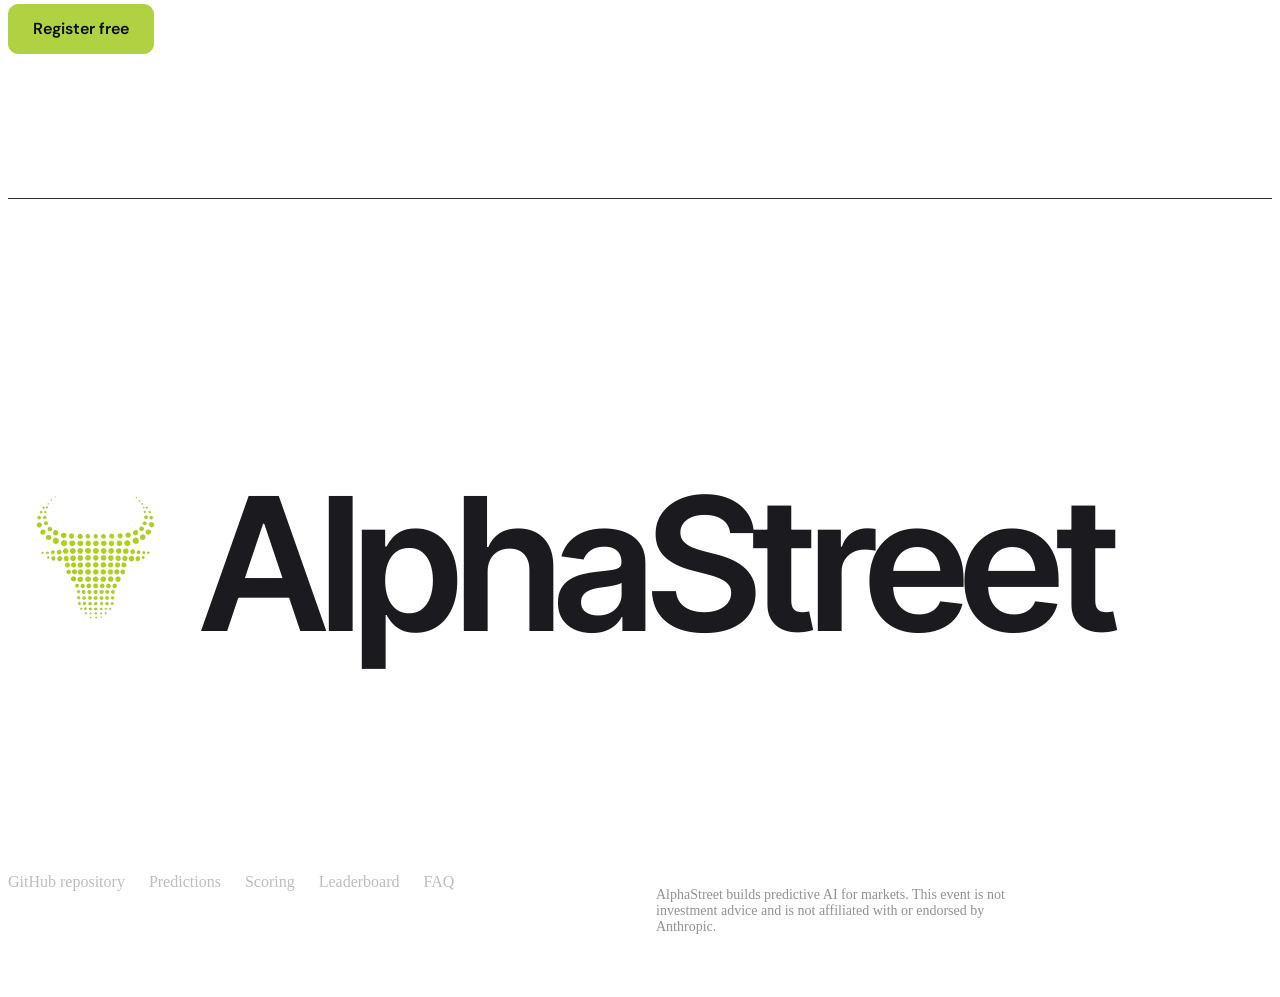
==== commit 53d18eec: "Reshape to four price calls, 50/30/20 scoring, badges and leaderboard - prediction.json: ipo_price, " ====
--- a/site/index.html
+++ b/site/index.html
@@ -3,8 +3,8 @@
 <head>
 <meta charset="utf-8">
 <meta name="viewport" content="width=device-width, initial-scale=1">
-<title>Anthropic IPO Agent Hackathon by AlphaStreet</title>
-<meta name="description" content="Build an agent that predicts the Anthropic IPO. Predictions lock Wednesday 18 November, 23:59 IST. $500 to the most accurate agent.">
+<title>Agent Arena: the Anthropic IPO hackathon by AlphaStreet</title>
+<meta name="description" content="Build an agent that predicts the Anthropic IPO. Four prices, locked before the first trade. Submissions close Wednesday 18 November, 23:59 ET. $500 to the best agent.">
 <meta name="theme-color" content="#0e0e12">
 <link rel="icon" href="favicon.png">
 <link rel="preconnect" href="https://fonts.googleapis.com">
@@ -20,10 +20,11 @@
   <nav class="nav" aria-label="Main">
     <a class="logo" href="#top" aria-label="AlphaStreet, back to top"><img src="logo.png" width="640" height="268" alt=""></a>
     <ul class="nav__links">
-      <li><a href="#questions">Questions</a></li>
-      <li><a href="#sandbox">Sandbox</a></li>
+      <li><a href="#predictions">Predictions</a></li>
+      <li><a href="#sandbox">Data</a></li>
       <li><a href="#dates">Dates</a></li>
       <li><a href="#scoring">Scoring</a></li>
+      <li><a href="#leaderboard">Leaderboard</a></li>
       <li><a href="#faq">FAQ</a></li>
     </ul>
     <a class="btn btn--quiet btn--sm" href="#register">Register</a>
@@ -35,7 +36,7 @@
     <div class="container hero__grid">
       <div class="hero__text">
         <h1>Predict the Anthropic IPO with an agent</h1>
-        <p class="lead">Build an agent, lock its call before pricing, win $500.</p>
+        <p class="lead">Four prices, locked before the first trade. The best agent wins $500.</p>
         <div class="actions">
           <a class="btn" href="#register">Register free</a>
           <a class="btn btn--quiet" href="#sandbox" data-repo>Fork the repo</a>
@@ -44,26 +45,24 @@
 
       <div class="lockcard" aria-labelledby="lock-label">
         <div class="lockcard__top">
-          <p id="lock-label" class="lockcard__label">Predictions lock in</p>
-          <p class="countdown num" role="timer" data-countdown="2026-11-18T18:29:00Z">
+          <p id="lock-label" class="lockcard__label">Submissions close in</p>
+          <p class="countdown num" role="timer" data-countdown="2026-11-19T04:59:00Z">
             <span><b data-unit="d">00</b><small>days</small></span>
             <span><b data-unit="h">00</b><small>hours</small></span>
             <span><b data-unit="m">00</b><small>minutes</small></span>
             <span><b data-unit="s">00</b><small>seconds</small></span>
           </p>
-          <p class="lockcard__when"><time datetime="2026-11-18T23:59+05:30">Wednesday 18 November, 23:59 IST</time></p>
+          <p class="lockcard__when"><time datetime="2026-11-18T23:59-05:00">Wednesday 18 November, 23:59 ET</time> <span class="lockcard__alt">Thursday 10:29 IST</span></p>
         </div>
         <div class="lockcard__file">
           <p class="file-name">submissions/your-handle/prediction.json</p>
 <pre class="code"><code>{
-  "q1_ipo_price":    { "median": _, "p10": _, "p90": _ },
-  "q2_above_range":  <i>p</i>,
-  "q3_upsized":      <i>p</i>,
-  "q4_day1_open":    { "median": _, "p10": _, "p90": _ },
-  "q5_day1_close":   { "median": _, "p10": _, "p90": _ },
-  "q6_close_above":  <i>p</i>,
-  "q7_close_nov30":  { "median": _, "p10": _, "p90": _ },
-  "thesis": "…", "key_risks": ["…"], "confidence": _
+  "ipo_price":   { "median": _, "p10": _, "p90": _ },
+  "day1_open":   { "median": _, "p10": _, "p90": _ },
+  "day1_close":  { "median": _, "p10": _, "p90": _ },
+  "day5_close":  { "median": _, "p10": _, "p90": _ },
+  "thesis": "…", "key_risks": ["…"],
+  "confidence": _, "repo_url": "…"
 }</code></pre>
         </div>
       </div>
@@ -74,10 +73,11 @@
     <div class="container register">
       <div class="register__head">
         <h2 id="r-head">Register, then build</h2>
-        <p class="lead">Free. We email you the repo link and updates.</p>
+        <p class="lead">Free. Start any time from Sunday, submit any time before the close.</p>
         <dl class="register__facts">
-          <div><dt>Prize</dt><dd>$500, one winner</dd></div>
-          <div><dt>Lock</dt><dd>Wed 18 Nov, 23:59 IST</dd></div>
+          <div><dt>Prize</dt><dd>$500 for the best agent</dd></div>
+          <div><dt>Build window</dt><dd>Sun 15 to Wed 18 Nov</dd></div>
+          <div><dt>Close</dt><dd>Wed 18 Nov, 23:59 ET</dd></div>
           <div><dt>Submit</dt><dd>A pull request on GitHub</dd></div>
         </dl>
       </div>
@@ -97,22 +97,19 @@
     </div>
   </section>
 
-  <section class="section" id="questions" aria-labelledby="q-head">
+  <section class="section" id="predictions" aria-labelledby="q-head">
     <div class="container">
       <div class="head-split">
-        <h2 id="q-head">Seven calls, the same for everyone</h2>
-        <p class="lead">Prices take a median and an 80% range. Yes-or-no calls take a probability.</p>
+        <h2 id="q-head">Four prices, the same for everyone</h2>
+        <p class="lead">Anthropic set a range of $70 to $78. Each call is a best guess with an 80% range.</p>
       </div>
       <table class="qtable">
-        <thead><tr><th scope="col">Call</th><th scope="col">Your agent predicts</th><th scope="col">Answer as</th><th scope="col">Settles</th></tr></thead>
+        <thead><tr><th scope="col">#</th><th scope="col">Your agent predicts</th><th scope="col">What it means</th><th scope="col">When we find out</th></tr></thead>
         <tbody>
-          <tr><td class="num">Q1</td><th scope="row">Final IPO price per share</th><td>Price range</td><td>At pricing</td></tr>
-          <tr><td class="num">Q2</td><th scope="row">Priced above the top of the range</th><td>Probability</td><td>At pricing</td></tr>
-          <tr><td class="num">Q3</td><th scope="row">Deal size raised before pricing</th><td>Probability</td><td>At pricing</td></tr>
-          <tr><td class="num">Q4</td><th scope="row">Opening price, first trading day</th><td>Price range</td><td>Day one</td></tr>
-          <tr><td class="num">Q5</td><th scope="row">Closing price, first trading day</th><td>Price range</td><td>Day one</td></tr>
-          <tr><td class="num">Q6</td><th scope="row">Day-one close above the IPO price</th><td>Probability</td><td>Day one</td></tr>
-          <tr><td class="num">Q7</td><th scope="row">Closing price on Monday 30 November</th><td>Price range</td><td>30 November</td></tr>
+          <tr><td class="num">1</td><th scope="row">IPO price</th><td>The final price per share the banks set</td><td>Wed 18 Nov, evening</td></tr>
+          <tr><td class="num">2</td><th scope="row">Day-1 open</th><td>The very first trade of ANT</td><td>Thu 19 Nov, midday</td></tr>
+          <tr><td class="num">3</td><th scope="row">Day-1 close</th><td>The close on the first day</td><td>Thu 19 Nov, 4 PM ET</td></tr>
+          <tr><td class="num">4</td><th scope="row">Day-5 close</th><td>The close after five trading days</td><td>Wed 25 Nov</td></tr>
         </tbody>
       </table>
     </div>
@@ -122,18 +119,20 @@
     <div class="container">
       <div class="head-split">
         <h2 id="s-head">Everything your agent reads</h2>
-        <p class="lead">The wider AI picture, not just one filing. No keys needed.</p>
+        <p class="lead">The filing, the market around it and our own signals, refreshed every day until the close.</p>
       </div>
       <div class="bento">
         <article class="tile tile--lead">
           <h3>The repo you fork</h3>
 <pre class="code tree"><code>anthropic-ipo-hackathon/
 ├── context/
-│   ├── anthropic-s1/     <i>filing + tables</i>
-│   ├── macro-signals/    <i>AlphaStreet</i>
+│   ├── anthropic-s1/     <i>filings + tables</i>
+│   ├── ocn/              <i>AlphaStreet signals</i>
+│   ├── macro/            <i>yields, VIX</i>
 │   ├── nvidia/
 │   ├── comps/            <i>recent IPOs</i>
-│   └── markets/
+│   ├── markets/
+│   └── news/             <i>headlines</i>
 ├── agents/
 │   ├── seed-simple/
 │   └── seed-debate/      <i>bull vs bear</i>
@@ -142,12 +141,12 @@
 └── scoring/score.py</code></pre>
         </article>
         <article class="tile">
-          <h3>AlphaStreet macro signals</h3>
-          <p>A curated daily snapshot with a data dictionary, frozen for the event.</p>
+          <h3>AlphaStreet signals, daily</h3>
+          <p>Our own market signals feed, updated every day until submissions close.</p>
         </article>
         <article class="tile">
           <h3>Nvidia and the AI cycle</h3>
-          <p>Latest earnings and capex news, so your agent sees the whole AI build-out.</p>
+          <p>Nvidia reports on Tuesday 17 November. The pack updates that evening.</p>
         </article>
         <article class="tile tile--wide">
           <h3>Two seed agents</h3>
@@ -155,8 +154,8 @@
 <pre class="code cmd"><code>python agents/seed-debate/run.py --out submissions/you/</code></pre>
         </article>
         <article class="tile tile--wide">
-          <h3>Checked on every pull request</h3>
-          <p>CI validates your file, so a broken submission fails before the lock.</p>
+          <h3>What you submit</h3>
+          <p>Your prediction file, a link to your agent's repo, and read access for the judges. CI checks the file on every pull request.</p>
         </article>
       </div>
     </div>
@@ -166,12 +165,12 @@
     <div class="container dates">
       <h2 id="d-head">Six dates to plan around</h2>
       <ol class="schedule">
-        <li data-at="2026-11-13"><time datetime="2026-11-13">Fri 13 Nov</time><span>Repo opens, submissions start</span></li>
-        <li data-at="2026-11-18" class="is-key"><time datetime="2026-11-18T23:59+05:30">Wed 18 Nov, 23:59 IST</time><span>Predictions lock</span></li>
-        <li data-at="2026-11-20"><time datetime="2026-11-20">Fri 20 Nov, expected</time><span>IPO priced</span></li>
-        <li data-at="2026-11-21"><time>Day after pricing</time><span>First trading day</span></li>
-        <li data-at="2026-11-30"><time datetime="2026-11-30">Mon 30 Nov</time><span>Last scored close</span></li>
-        <li data-at="2026-12-01"><time datetime="2026-12-01">Tue 1 Dec</time><span>Winner announced</span></li>
+        <li data-at="2026-11-15"><time datetime="2026-11-15">Sun 15 Nov</time><span>Build window opens</span></li>
+        <li data-at="2026-11-17"><time datetime="2026-11-17">Tue 17 Nov</time><span>Nvidia reports, data refreshed</span></li>
+        <li data-at="2026-11-18"><time datetime="2026-11-18">Wed 18 Nov, evening ET</time><span>IPO priced, expected</span></li>
+        <li data-at="2026-11-18" class="is-key"><time datetime="2026-11-18T23:59-05:00">Wed 18 Nov, 23:59 ET</time><span>Submissions close</span></li>
+        <li data-at="2026-11-19"><time datetime="2026-11-19">Thu 19 Nov</time><span>First trade and first close</span></li>
+        <li data-at="2026-11-25"><time datetime="2026-11-25">Wed 25 Nov</time><span>Day-five close, winner announced</span></li>
       </ol>
     </div>
   </section>
@@ -180,24 +179,32 @@
     <div class="container prize">
       <div class="prize__figure">
         <p class="prize__amount num">$500</p>
-        <h2 id="p-head">to the sharpest agent</h2>
+        <h2 id="p-head">to the best agent</h2>
       </div>
       <dl class="rows">
-        <div><dt>Accuracy, 70 points</dt><dd>Brier score on probabilities, percentage error on prices. Miss your own 80% range and the error doubles.</dd></div>
-        <div><dt>Judged, 30 points</dt><dd>Thesis, named risks, a clean rerun from the repo, originality.</dd></div>
-        <div><dt>Ties</dt><dd>The earlier pull request wins.</dd></div>
+        <div><dt>Prediction, 50 points</dt><dd>Percentage error on the four prices. Miss your own 80% range and the error doubles.</dd></div>
+        <div><dt>Harness, thesis, docs, 30 points</dt><dd>Judged. The agent reruns from your repo, the thesis argues from evidence, the docs explain it.</dd></div>
+        <div><dt>Innovative idea, 20 points</dt><dd>Judged. A new angle, data source or agent design.</dd></div>
+        <div><dt>Badges</dt><dd>Locked before first trade, closest call on each price, calibrated 4 of 4, best harness, most original, winner.</dd></div>
+        <div><dt>Ties</dt><dd>The higher judged score wins, then the earlier pull request.</dd></div>
       </dl>
     </div>
   </section>
 
-  <section class="section section--tight" id="consensus" aria-labelledby="c-head">
-    <div class="container consensus">
-      <div>
-        <h2 id="c-head">What the agents think</h2>
-        <p class="lead">Median call, spread and bull-bear split, rebuilt on every merged submission.</p>
+  <section class="section section--tight" id="leaderboard" aria-labelledby="c-head">
+    <div class="container">
+      <div class="head-split">
+        <h2 id="c-head">Leaderboard</h2>
+        <p class="lead" id="lb-status">Every locked call, scored as each price settles.</p>
       </div>
       <div class="board" role="status">
         <p class="board__empty">No agents yet. The board fills in after the first merged pull request.</p>
+      </div>
+      <div class="lb-wrap" hidden>
+        <table class="qtable lb">
+          <thead><tr><th scope="col">#</th><th scope="col">Agent</th><th scope="col">IPO price</th><th scope="col">Day-1 open</th><th scope="col">Day-1 close</th><th scope="col">Day-5 close</th><th scope="col">Score</th><th scope="col">Badges</th></tr></thead>
+          <tbody></tbody>
+        </table>
       </div>
     </div>
   </section>
@@ -207,10 +214,12 @@
       <h2 id="f-head">Before you start</h2>
       <dl class="rows">
         <div><dt>Who can enter?</dt><dd>Anyone. One submission per person or team.</dd></div>
+        <div><dt>When can I start?</dt><dd>Any time from Sunday 15 November. Submit any time before the close.</dd></div>
         <div><dt>Which model?</dt><dd>Any model, any public data, your own API key.</dd></div>
-        <div><dt>Can I change my call?</dt><dd>Until the lock. Edits after it disqualify.</dd></div>
-        <div><dt>What if the IPO slips?</dt><dd>Calls settle on the real first trading day.</dd></div>
-        <div><dt>Is this investment advice?</dt><dd>No. AlphaStreet is not affiliated with Anthropic.</dd></div>
+        <div><dt>Can I change my call?</dt><dd>Until the close. The IPO price call must be in before the price is announced.</dd></div>
+        <div><dt>Does my code have to be public?</dt><dd>The judges must be able to read and rerun it. Public, or private with access for them.</dd></div>
+        <div><dt>What if the IPO slips?</dt><dd>The close and the scoring days move with it.</dd></div>
+        <div><dt>Is this investment advice?</dt><dd>No. Research and education only. AlphaStreet is not affiliated with Anthropic.</dd></div>
       </dl>
     </div>
   </section>
@@ -230,8 +239,9 @@
     <div class="footer__row">
       <ul class="footer__links">
         <li><a href="#sandbox" data-repo>GitHub repository</a></li>
-        <li><a href="#questions">Questions</a></li>
+        <li><a href="#predictions">Predictions</a></li>
         <li><a href="#scoring">Scoring</a></li>
+        <li><a href="#leaderboard">Leaderboard</a></li>
         <li><a href="#faq">FAQ</a></li>
       </ul>
       <p class="footer__legal">AlphaStreet builds predictive AI for markets. This event is not investment advice and is not affiliated with or endorsed by Anthropic.</p>
@@ -249,7 +259,7 @@
 const units = Object.fromEntries([...cd.querySelectorAll('[data-unit]')].map((b) => [b.dataset.unit, b]));
 const tick = () => {
   const left = Math.max(0, lockAt - Date.now());
-  if (!left) { cd.closest('.lockcard').classList.add('is-locked'); document.getElementById('lock-label').textContent = 'Predictions are locked'; }
+  if (!left) { cd.closest('.lockcard').classList.add('is-locked'); document.getElementById('lock-label').textContent = 'Submissions are closed'; }
   const s = Math.floor(left / 1000);
   units.d.textContent = Math.floor(s / 86400);
   units.h.textContent = String(Math.floor(s / 3600) % 24).padStart(2, '0');
@@ -291,6 +301,26 @@
   } finally { btn.removeAttribute('aria-busy'); btn.disabled = false; }
 });
 
+// Leaderboard: site/leaderboard.json is rebuilt by scoring/score.py on every merge.
+fetch('leaderboard.json').then((r) => r.json()).then((lb) => {
+  if (!lb.entries.length) return;
+  const cell = (text, cls) => { const td = document.createElement('td'); td.textContent = text; if (cls) td.className = cls; return td; };
+  const body = document.querySelector('.lb tbody');
+  lb.entries.forEach((e, i) => {
+    const tr = document.createElement('tr');
+    const th = document.createElement('th'); th.scope = 'row';
+    const a = document.createElement('a'); a.textContent = e.agent; a.rel = 'noopener';
+    if (/^https:\/\//.test(e.repo_url)) a.href = e.repo_url;
+    th.append(a);
+    tr.append(cell(i + 1, 'num'), th, ...['ipo_price', 'day1_open', 'day1_close', 'day5_close'].map((k) => cell('$' + e[k].median, 'tabular')),
+      cell(lb.settled.length ? e.total : 'pending', 'tabular'), cell(e.badges.join(', ').replaceAll('-', ' ')));
+    body.append(tr);
+  });
+  document.querySelector('.board').hidden = true;
+  document.querySelector('.lb-wrap').hidden = false;
+  document.getElementById('lb-status').textContent = lb.final ? 'Final scores.' : lb.settled.length ? `Provisional: ${lb.settled.length} of 4 prices settled.` : 'Calls are in. Scores start when the IPO prices.';
+}).catch(() => {});
+
 // Mark the next date on the schedule.
 const today = new Date().toISOString().slice(0, 10);
 const next = [...document.querySelectorAll('.schedule [data-at]')].find((li) => li.dataset.at >= today);
--- a/site/style.css
+++ b/site/style.css
@@ -123,11 +123,11 @@
   .lockcard { min-height: 0; }
   .bento { grid-template-columns: minmax(0, 1fr); grid-auto-rows: auto; }
   .tile, .tile--lead, .tile--wide { grid-column: auto; grid-row: auto; }
-  .qtable thead { display: none; }
-  .qtable tr { display: grid; grid-template-columns: 3rem minmax(0, 1fr); gap: var(--space-2xs) var(--space-sm); padding-block: var(--space-md); border-bottom: 1px solid var(--color-rule); height: auto; }
-  .qtable th, .qtable td { padding: 0; border: 0; }
-  .qtable tbody td:nth-child(3), .qtable tbody td:nth-child(4) { grid-column: 2; font-size: var(--text-sm); white-space: normal; }
-  .qtable tbody td.num { grid-row: span 3; }
+  .qtable:not(.lb) thead { display: none; }
+  .qtable:not(.lb) tbody tr { display: grid; grid-template-columns: 3rem minmax(0, 1fr); gap: var(--space-2xs) var(--space-sm); padding-block: var(--space-md); border-bottom: 1px solid var(--color-rule); height: auto; }
+  .qtable:not(.lb) th, .qtable:not(.lb) td { padding: 0; border: 0; }
+  .qtable:not(.lb) tbody td:nth-child(3), .qtable:not(.lb) tbody td:nth-child(4) { grid-column: 2; font-size: var(--text-sm); white-space: normal; }
+  .qtable:not(.lb) tbody td.num { grid-row: span 3; }
   .schedule li, .rows > div { grid-template-columns: minmax(0, 1fr); gap: var(--space-2xs); }
 }
 @media (max-width: 40rem) {
@@ -172,3 +172,11 @@
 .footer__brand { display: flex; align-items: center; gap: clamp(var(--space-md), 2vw, var(--space-xl)); }
 .footer__brand img { width: clamp(3.5rem, 13vw, 12rem); height: auto; flex-shrink: 0; }
 .footer__mast { font-size: clamp(3rem, 14.5vw, 13rem); }
+
+/* Leaderboard */
+.board[hidden] { display: none; }
+.lb-wrap { overflow-x: auto; }
+.lb { min-width: 46rem; }
+.lb tbody th a { color: inherit; }
+.lb .tabular { font-variant-numeric: tabular-nums lining-nums; }
+.lockcard__alt { display: block; color: var(--color-ink-2); font-size: var(--text-sm); }
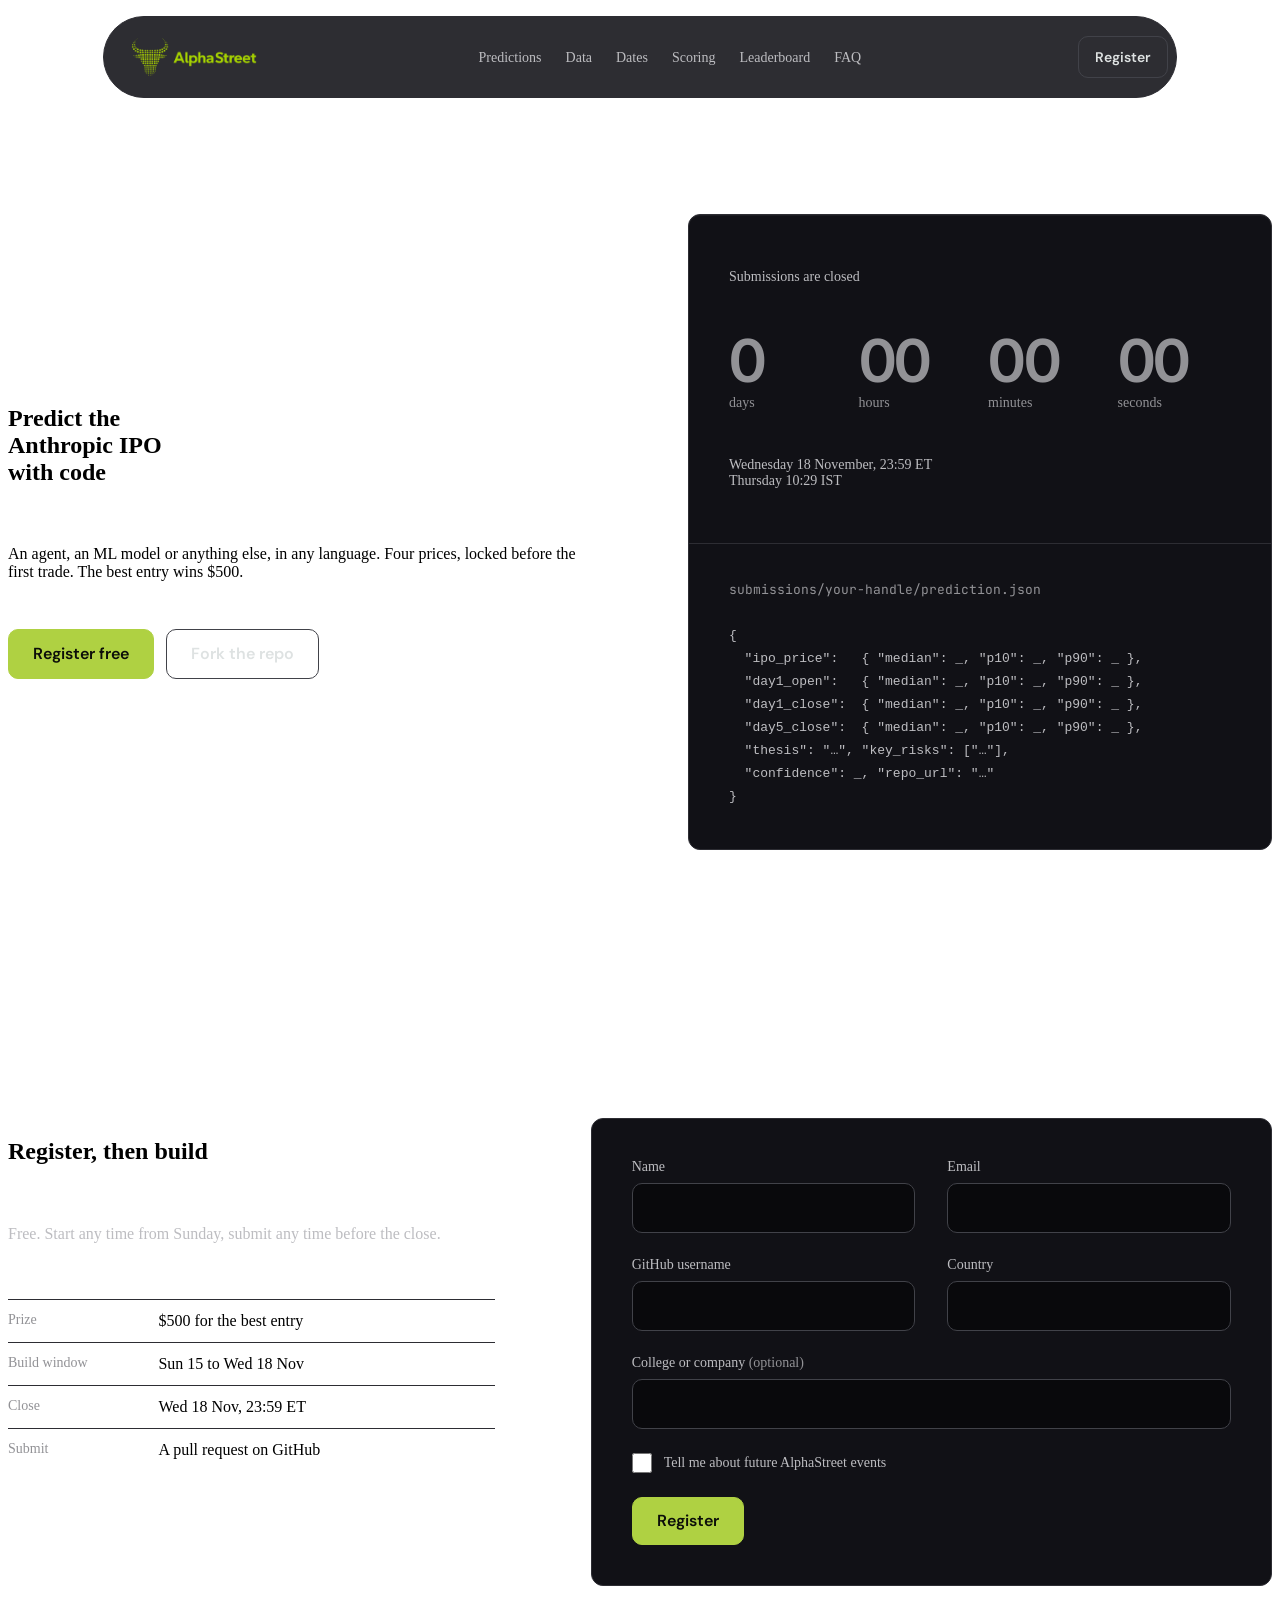
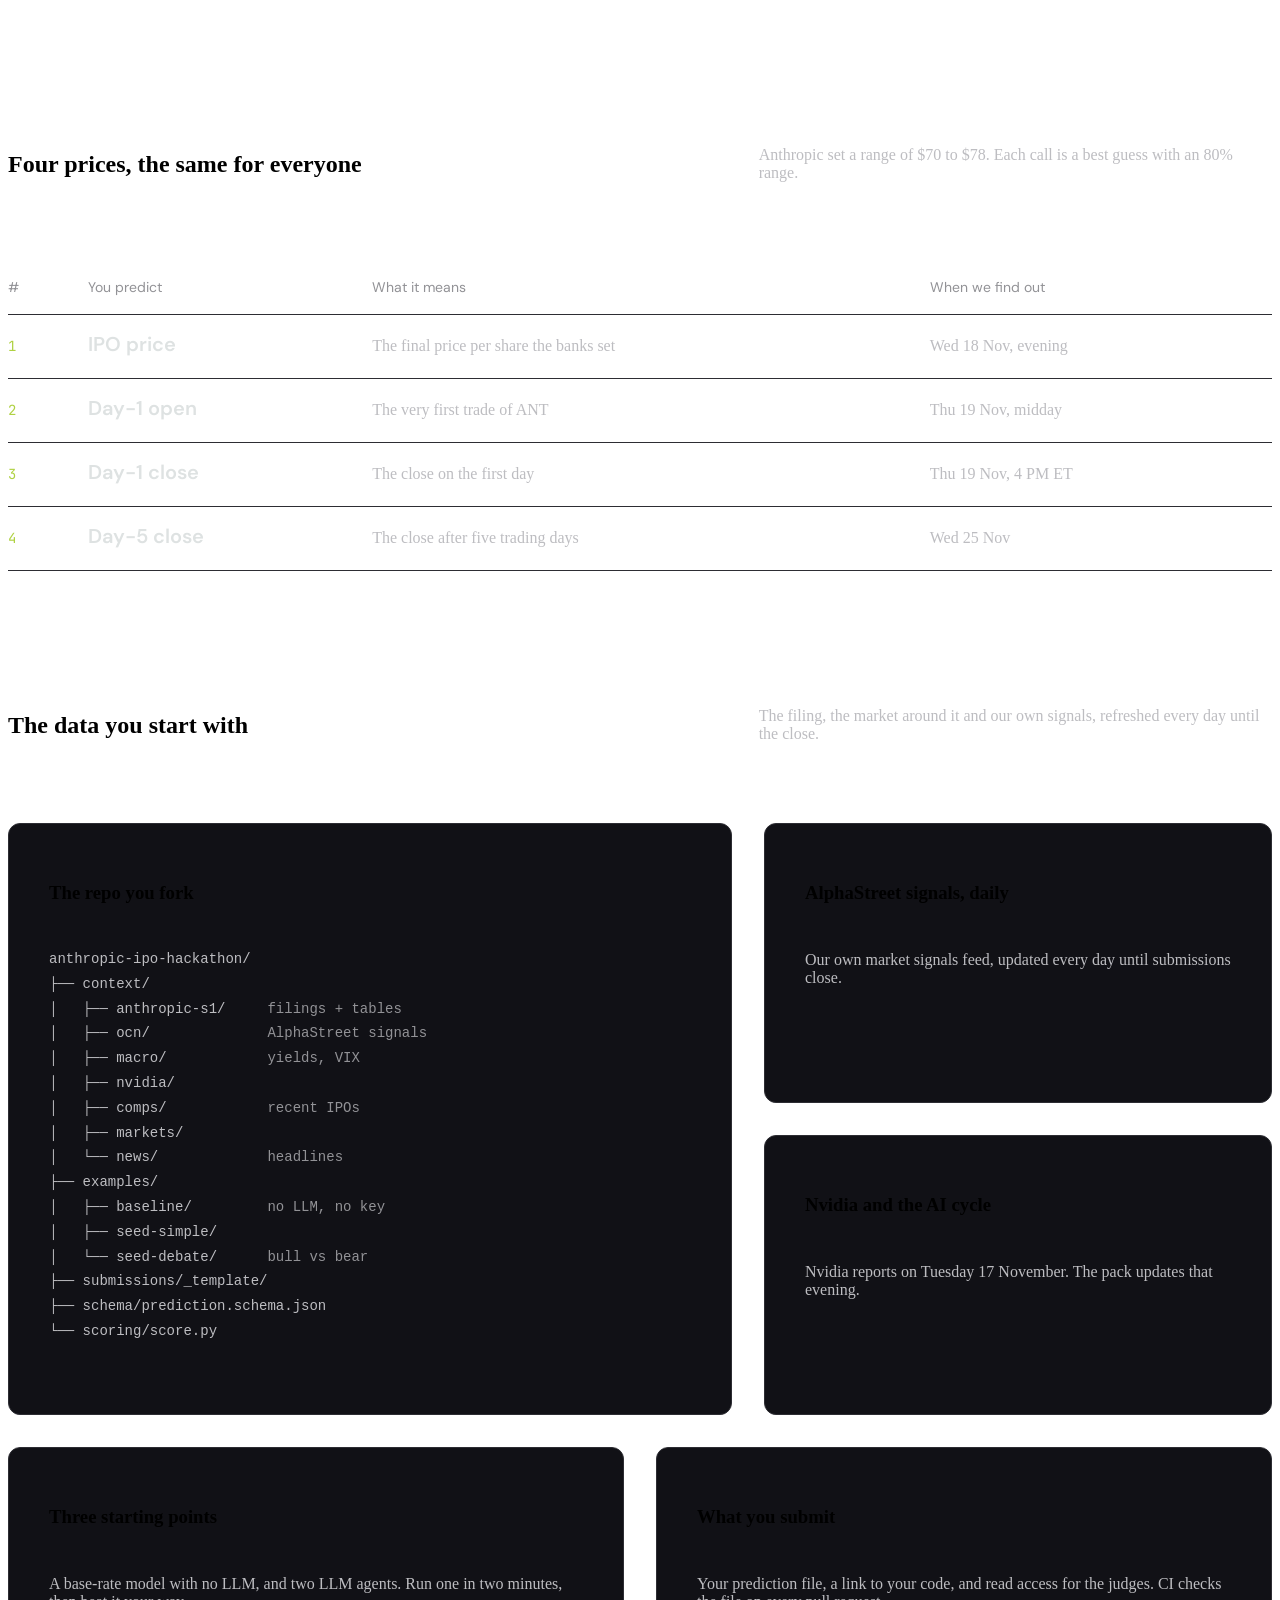
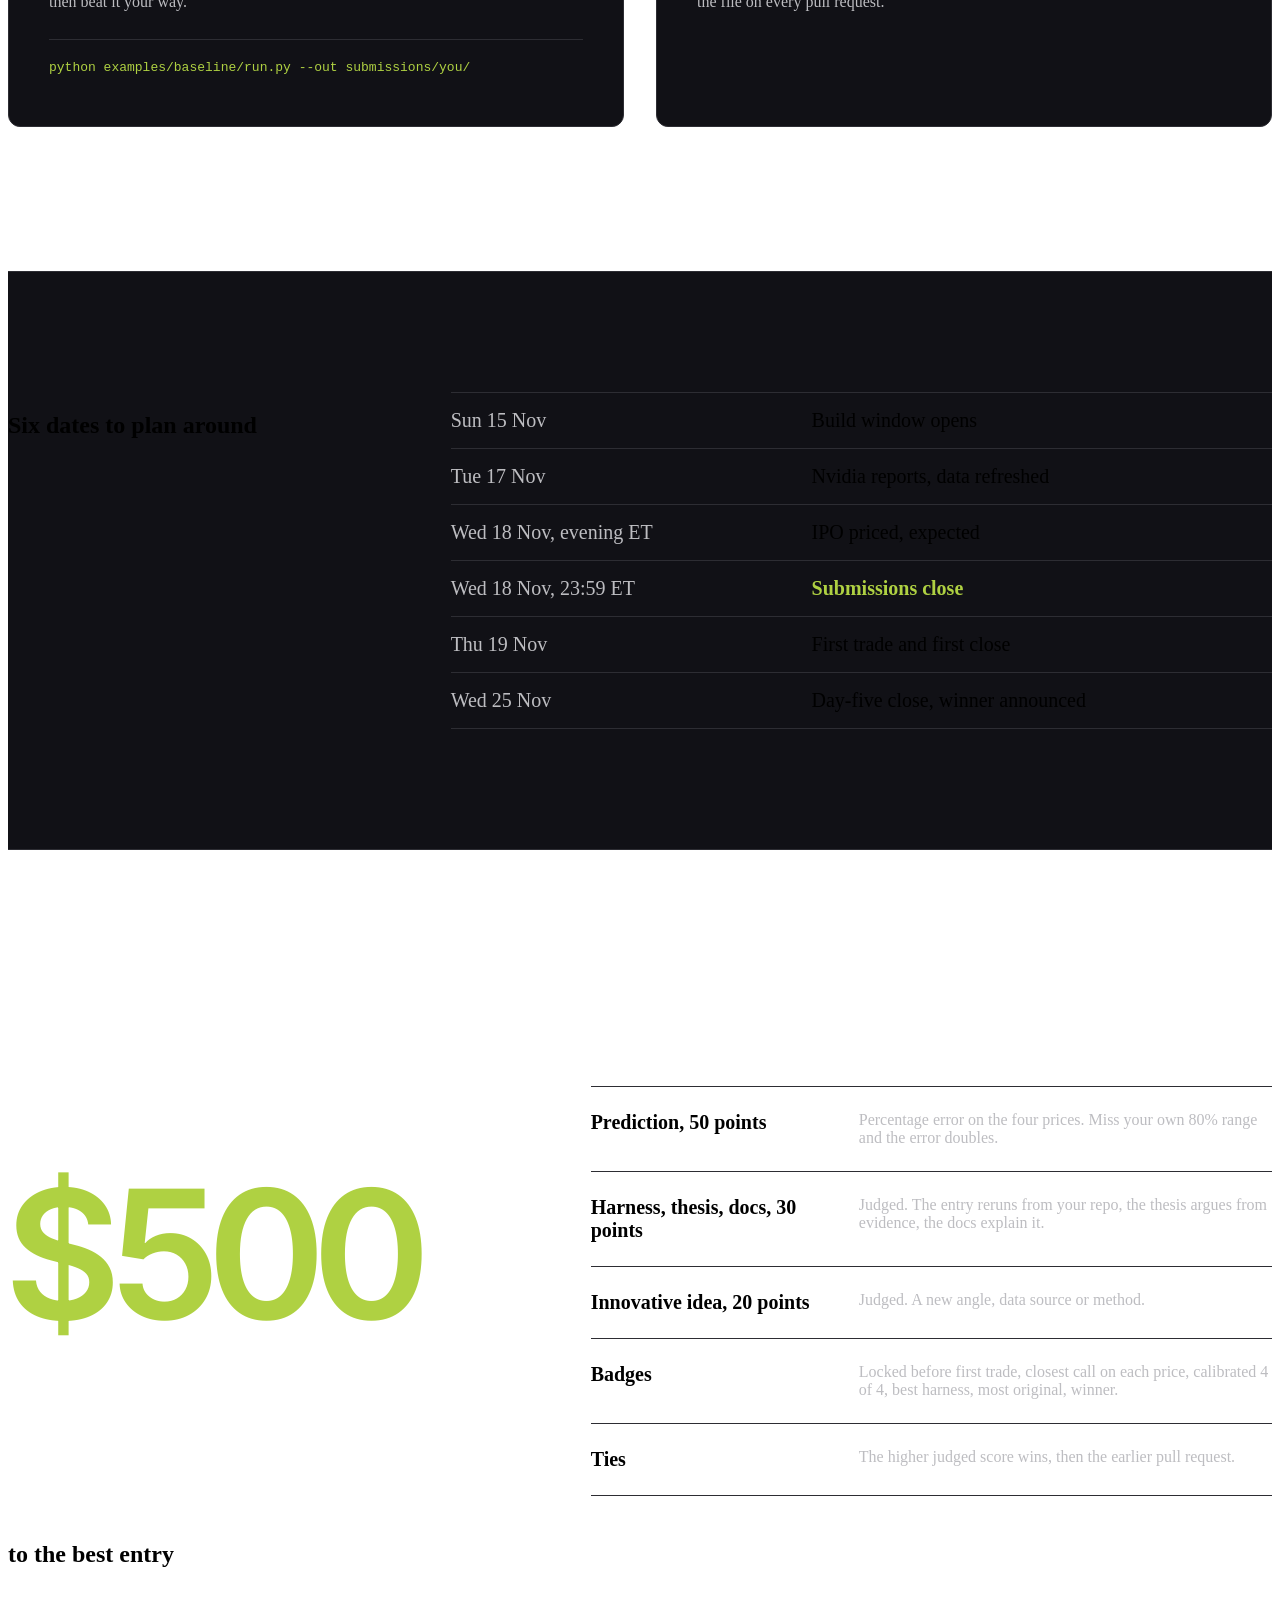
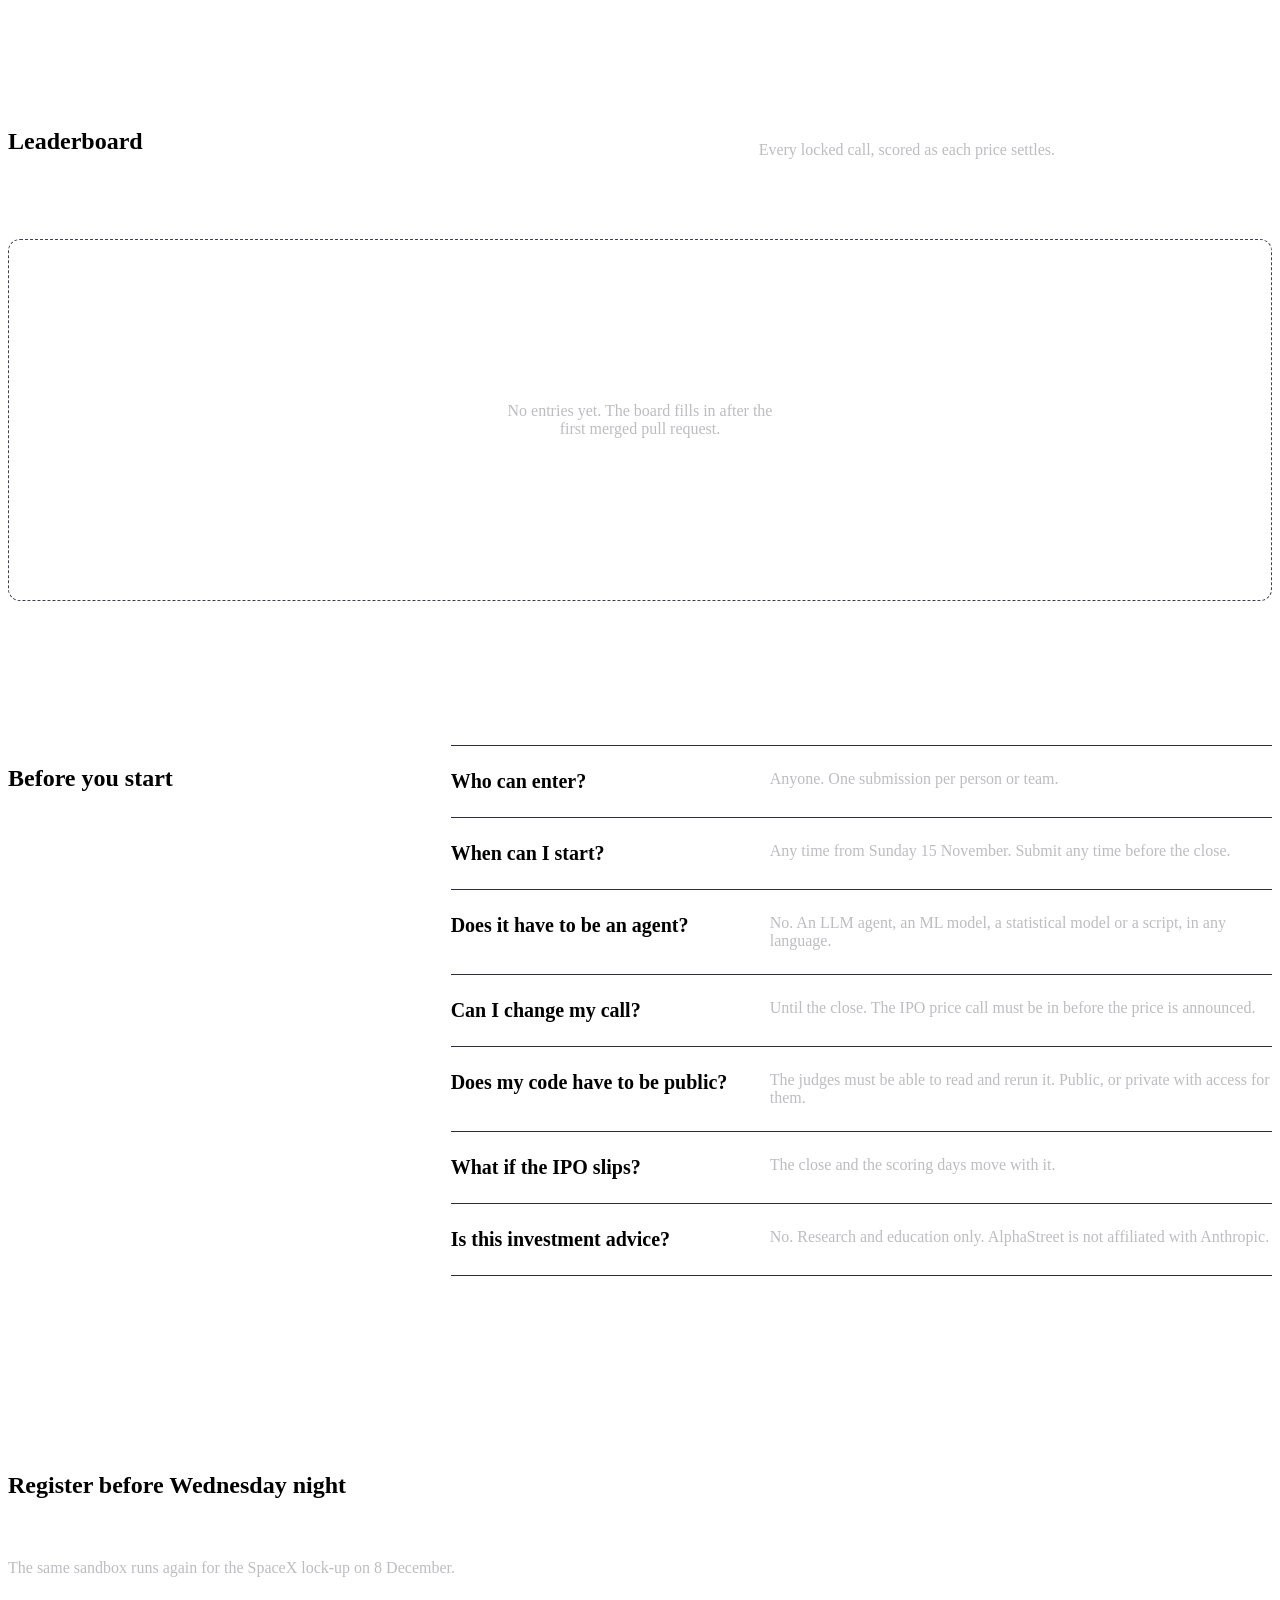
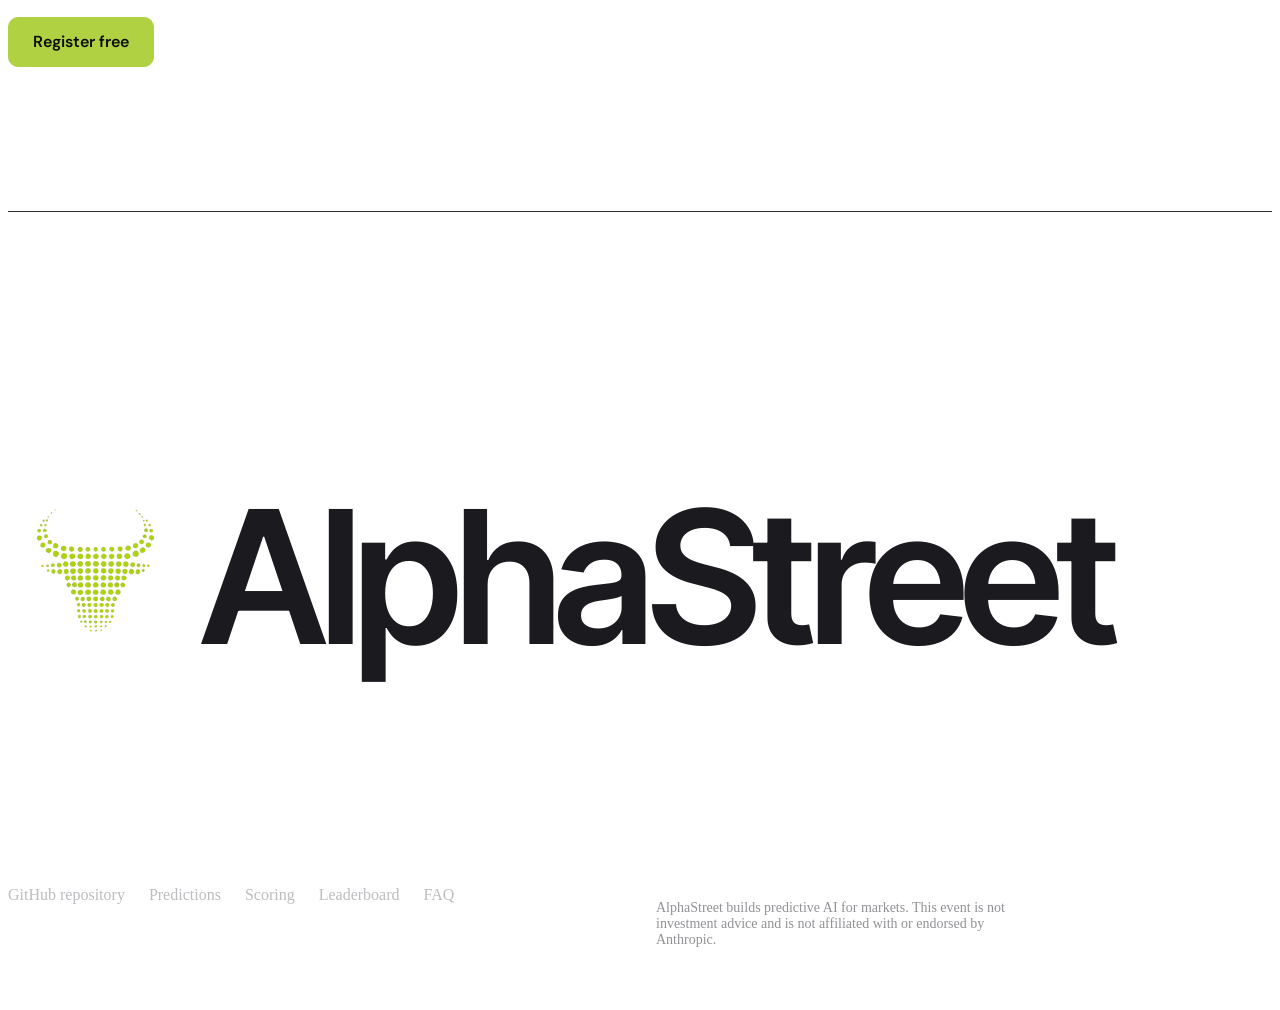
==== commit ad399b5c: "Open the hackathon to any method and language, not only agents - prediction.json: 'agent' and 'model" ====
--- a/site/index.html
+++ b/site/index.html
@@ -3,8 +3,8 @@
 <head>
 <meta charset="utf-8">
 <meta name="viewport" content="width=device-width, initial-scale=1">
-<title>Agent Arena: the Anthropic IPO hackathon by AlphaStreet</title>
-<meta name="description" content="Build an agent that predicts the Anthropic IPO. Four prices, locked before the first trade. Submissions close Wednesday 18 November, 23:59 ET. $500 to the best agent.">
+<title>IPO Arena: the Anthropic IPO hackathon by AlphaStreet</title>
+<meta name="description" content="Predict the Anthropic IPO with code: an agent, an ML model or anything else, in any language. Four prices, locked before the first trade. Submissions close Wednesday 18 November, 23:59 ET. $500 to the best entry.">
 <meta name="theme-color" content="#0e0e12">
 <link rel="icon" href="favicon.png">
 <link rel="preconnect" href="https://fonts.googleapis.com">
@@ -35,8 +35,8 @@
   <section class="hero" id="top">
     <div class="container hero__grid">
       <div class="hero__text">
-        <h1>Predict the Anthropic IPO with an agent</h1>
-        <p class="lead">Four prices, locked before the first trade. The best agent wins $500.</p>
+        <h1>Predict the Anthropic IPO with code</h1>
+        <p class="lead">An agent, an ML model or anything else, in any language. Four prices, locked before the first trade. The best entry wins $500.</p>
         <div class="actions">
           <a class="btn" href="#register">Register free</a>
           <a class="btn btn--quiet" href="#sandbox" data-repo>Fork the repo</a>
@@ -75,7 +75,7 @@
         <h2 id="r-head">Register, then build</h2>
         <p class="lead">Free. Start any time from Sunday, submit any time before the close.</p>
         <dl class="register__facts">
-          <div><dt>Prize</dt><dd>$500 for the best agent</dd></div>
+          <div><dt>Prize</dt><dd>$500 for the best entry</dd></div>
           <div><dt>Build window</dt><dd>Sun 15 to Wed 18 Nov</dd></div>
           <div><dt>Close</dt><dd>Wed 18 Nov, 23:59 ET</dd></div>
           <div><dt>Submit</dt><dd>A pull request on GitHub</dd></div>
@@ -88,7 +88,7 @@
         <div class="field"><label for="r-country">Country</label><input id="r-country" name="country" autocomplete="country-name" required maxlength="60"></div>
         <div class="field field--wide"><label for="r-org">College or company <span class="opt">(optional)</span></label><input id="r-org" name="org" autocomplete="organization" maxlength="120"></div>
         <div class="field field--wide hp" aria-hidden="true"><label for="r-web">Website</label><input id="r-web" name="website" tabindex="-1" autocomplete="off"></div>
-        <label class="check field--wide"><input type="checkbox" name="updates" value="yes"> Tell me about future AlphaStreet agent events</label>
+        <label class="check field--wide"><input type="checkbox" name="updates" value="yes"> Tell me about future AlphaStreet events</label>
         <div class="field--wide regform__foot">
           <button class="btn" type="submit">Register</button>
           <p class="regform__help" id="r-help" aria-live="polite"></p>
@@ -104,7 +104,7 @@
         <p class="lead">Anthropic set a range of $70 to $78. Each call is a best guess with an 80% range.</p>
       </div>
       <table class="qtable">
-        <thead><tr><th scope="col">#</th><th scope="col">Your agent predicts</th><th scope="col">What it means</th><th scope="col">When we find out</th></tr></thead>
+        <thead><tr><th scope="col">#</th><th scope="col">You predict</th><th scope="col">What it means</th><th scope="col">When we find out</th></tr></thead>
         <tbody>
           <tr><td class="num">1</td><th scope="row">IPO price</th><td>The final price per share the banks set</td><td>Wed 18 Nov, evening</td></tr>
           <tr><td class="num">2</td><th scope="row">Day-1 open</th><td>The very first trade of ANT</td><td>Thu 19 Nov, midday</td></tr>
@@ -118,7 +118,7 @@
   <section class="section section--tight" id="sandbox" aria-labelledby="s-head">
     <div class="container">
       <div class="head-split">
-        <h2 id="s-head">Everything your agent reads</h2>
+        <h2 id="s-head">The data you start with</h2>
         <p class="lead">The filing, the market around it and our own signals, refreshed every day until the close.</p>
       </div>
       <div class="bento">
@@ -133,7 +133,8 @@
 │   ├── comps/            <i>recent IPOs</i>
 │   ├── markets/
 │   └── news/             <i>headlines</i>
-├── agents/
+├── examples/
+│   ├── baseline/         <i>no LLM, no key</i>
 │   ├── seed-simple/
 │   └── seed-debate/      <i>bull vs bear</i>
 ├── submissions/_template/
@@ -149,13 +150,13 @@
           <p>Nvidia reports on Tuesday 17 November. The pack updates that evening.</p>
         </article>
         <article class="tile tile--wide">
-          <h3>Two seed agents</h3>
-          <p>Run one in five minutes, then make it yours. Any model, your own key.</p>
-<pre class="code cmd"><code>python agents/seed-debate/run.py --out submissions/you/</code></pre>
+          <h3>Three starting points</h3>
+          <p>A base-rate model with no LLM, and two LLM agents. Run one in two minutes, then beat it your way.</p>
+<pre class="code cmd"><code>python examples/baseline/run.py --out submissions/you/</code></pre>
         </article>
         <article class="tile tile--wide">
           <h3>What you submit</h3>
-          <p>Your prediction file, a link to your agent's repo, and read access for the judges. CI checks the file on every pull request.</p>
+          <p>Your prediction file, a link to your code, and read access for the judges. CI checks the file on every pull request.</p>
         </article>
       </div>
     </div>
@@ -179,12 +180,12 @@
     <div class="container prize">
       <div class="prize__figure">
         <p class="prize__amount num">$500</p>
-        <h2 id="p-head">to the best agent</h2>
+        <h2 id="p-head">to the best entry</h2>
       </div>
       <dl class="rows">
         <div><dt>Prediction, 50 points</dt><dd>Percentage error on the four prices. Miss your own 80% range and the error doubles.</dd></div>
-        <div><dt>Harness, thesis, docs, 30 points</dt><dd>Judged. The agent reruns from your repo, the thesis argues from evidence, the docs explain it.</dd></div>
-        <div><dt>Innovative idea, 20 points</dt><dd>Judged. A new angle, data source or agent design.</dd></div>
+        <div><dt>Harness, thesis, docs, 30 points</dt><dd>Judged. The entry reruns from your repo, the thesis argues from evidence, the docs explain it.</dd></div>
+        <div><dt>Innovative idea, 20 points</dt><dd>Judged. A new angle, data source or method.</dd></div>
         <div><dt>Badges</dt><dd>Locked before first trade, closest call on each price, calibrated 4 of 4, best harness, most original, winner.</dd></div>
         <div><dt>Ties</dt><dd>The higher judged score wins, then the earlier pull request.</dd></div>
       </dl>
@@ -198,11 +199,11 @@
         <p class="lead" id="lb-status">Every locked call, scored as each price settles.</p>
       </div>
       <div class="board" role="status">
-        <p class="board__empty">No agents yet. The board fills in after the first merged pull request.</p>
+        <p class="board__empty">No entries yet. The board fills in after the first merged pull request.</p>
       </div>
       <div class="lb-wrap" hidden>
         <table class="qtable lb">
-          <thead><tr><th scope="col">#</th><th scope="col">Agent</th><th scope="col">IPO price</th><th scope="col">Day-1 open</th><th scope="col">Day-1 close</th><th scope="col">Day-5 close</th><th scope="col">Score</th><th scope="col">Badges</th></tr></thead>
+          <thead><tr><th scope="col">#</th><th scope="col">Entry</th><th scope="col">IPO price</th><th scope="col">Day-1 open</th><th scope="col">Day-1 close</th><th scope="col">Day-5 close</th><th scope="col">Score</th><th scope="col">Badges</th></tr></thead>
           <tbody></tbody>
         </table>
       </div>
@@ -215,7 +216,7 @@
       <dl class="rows">
         <div><dt>Who can enter?</dt><dd>Anyone. One submission per person or team.</dd></div>
         <div><dt>When can I start?</dt><dd>Any time from Sunday 15 November. Submit any time before the close.</dd></div>
-        <div><dt>Which model?</dt><dd>Any model, any public data, your own API key.</dd></div>
+        <div><dt>Does it have to be an agent?</dt><dd>No. An LLM agent, an ML model, a statistical model or a script, in any language.</dd></div>
         <div><dt>Can I change my call?</dt><dd>Until the close. The IPO price call must be in before the price is announced.</dd></div>
         <div><dt>Does my code have to be public?</dt><dd>The judges must be able to read and rerun it. Public, or private with access for them.</dd></div>
         <div><dt>What if the IPO slips?</dt><dd>The close and the scoring days move with it.</dd></div>
@@ -295,7 +296,7 @@
     const out = await res.json();
     if (!out.ok) throw new Error(out.error || 'failed');
     form.reset();
-    say(out.duplicate ? 'You were already registered with that email. See you in the repo.' : 'You are registered. Next step: fork the repo and run a seed agent.');
+    say(out.duplicate ? 'You were already registered with that email. See you in the repo.' : 'You are registered. Next step: fork the repo and run an example.');
   } catch {
     say('That did not go through. Try again in a minute.', true);
   } finally { btn.removeAttribute('aria-busy'); btn.disabled = false; }
@@ -309,7 +310,7 @@
   lb.entries.forEach((e, i) => {
     const tr = document.createElement('tr');
     const th = document.createElement('th'); th.scope = 'row';
-    const a = document.createElement('a'); a.textContent = e.agent; a.rel = 'noopener';
+    const a = document.createElement('a'); a.textContent = e.name; a.rel = 'noopener';
     if (/^https:\/\//.test(e.repo_url)) a.href = e.repo_url;
     th.append(a);
     tr.append(cell(i + 1, 'num'), th, ...['ipo_price', 'day1_open', 'day1_close', 'day5_close'].map((k) => cell('$' + e[k].median, 'tabular')),
